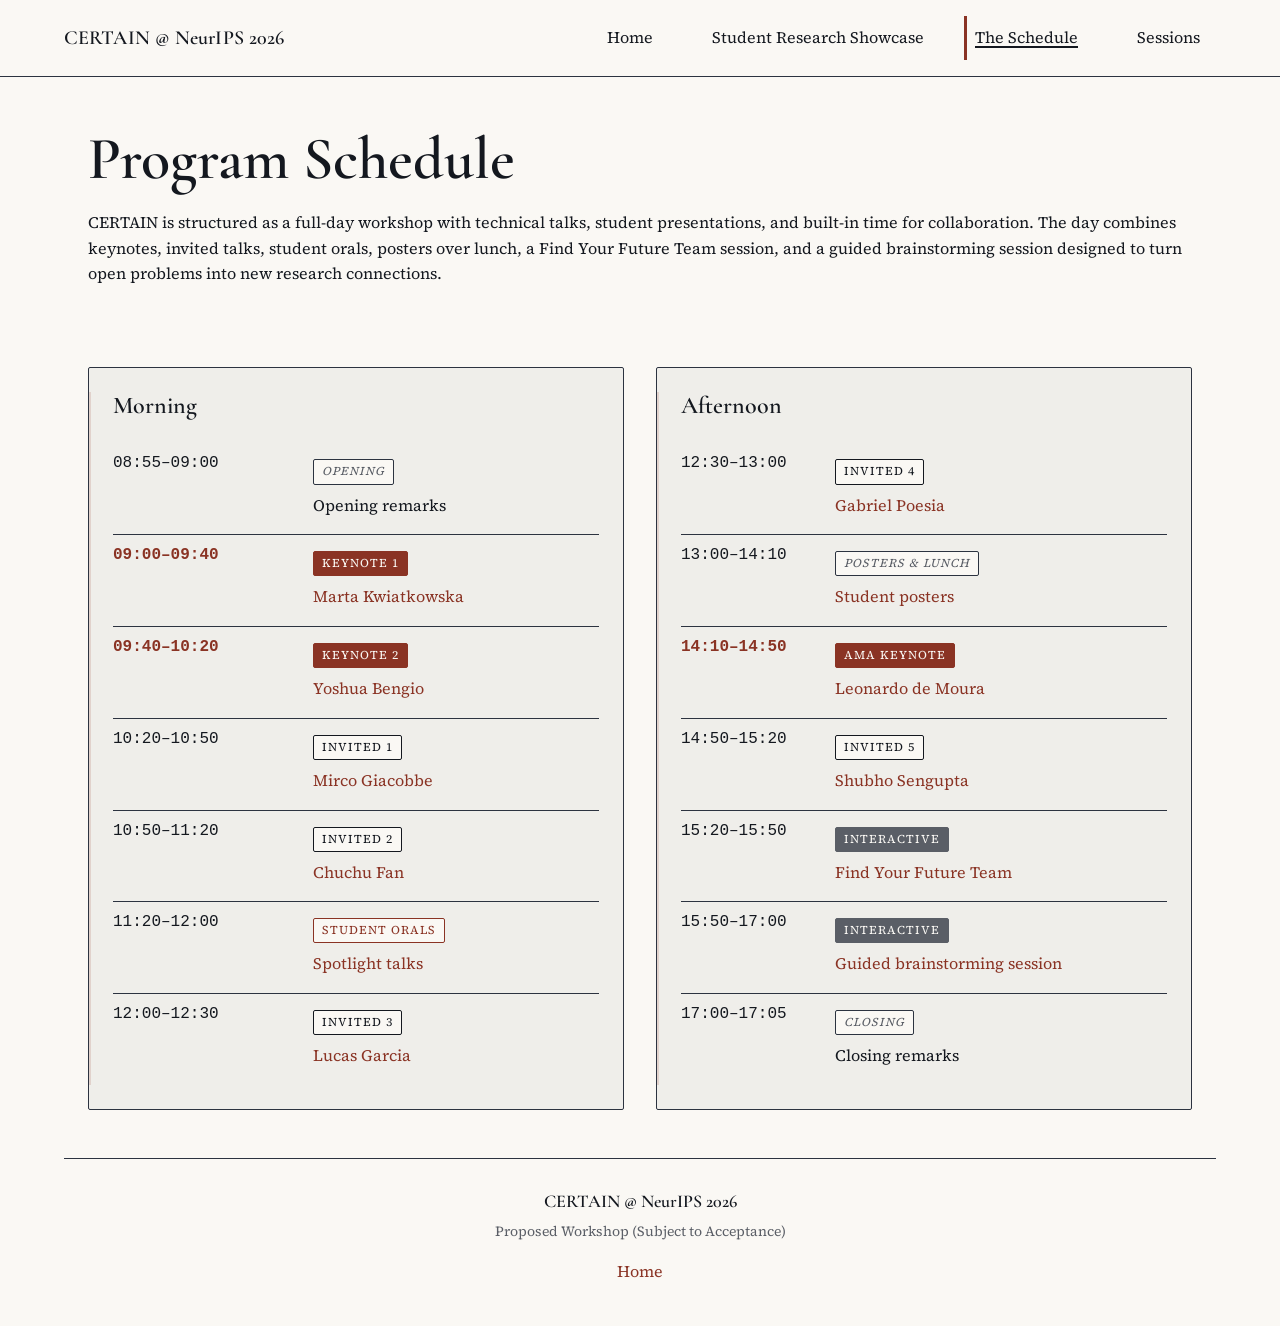
==== schedule.html @ 8f762456 "Launch CERTAIN @ NeurIPS 2026 workshop site Five-page static site: home, students, schedule, session" ====
<!doctype html>
<html lang="en">
 <head>
 <meta charset="utf-8">
 <meta name="viewport" content="width=device-width, initial-scale=1">
 <meta name="color-scheme" content="light dark">
 <title>Programme Schedule · CERTAIN @ NeurIPS 2026</title>
 <link rel="stylesheet" href="css/site.css">

 <!-- Description & robots -->
 <meta name="description" content="Full-day workshop schedule: keynotes, invited talks, student orals, posters, Find Your Future Team, and guided brainstorming.">
 <meta name="robots" content="index, follow">
 <meta name="theme-color" content="#faf8f4">
 <link rel="canonical" href="https://certain-2026.github.io/schedule.html">

 <!-- Open Graph -->
 <meta property="og:type" content="website">
 <meta property="og:site_name" content="CERTAIN @ NeurIPS 2026">
 <meta property="og:title" content="Programme Schedule · CERTAIN @ NeurIPS 2026">
 <meta property="og:description" content="Full-day workshop schedule: keynotes, invited talks, student orals, posters, Find Your Future Team, and guided brainstorming.">
 <meta property="og:url" content="https://certain-2026.github.io/schedule.html">
 <meta property="og:image" content="https://certain-2026.github.io/img/og-card-1200x630.png">
 <meta property="og:image:width" content="1200">
 <meta property="og:image:height" content="630">
 <meta property="og:image:alt" content="CERTAIN @ NeurIPS 2026 — workshop on certification, trust, and assurance in intelligent systems">

 <!-- Twitter / X -->
 <meta name="twitter:card" content="summary_large_image">
 <meta name="twitter:title" content="Programme Schedule · CERTAIN @ NeurIPS 2026">
 <meta name="twitter:description" content="Full-day workshop schedule: keynotes, invited talks, student orals, posters, Find Your Future Team, and guided brainstorming.">
 <meta name="twitter:image" content="https://certain-2026.github.io/img/og-card-1200x630.png">

 <link rel="preload" href="fonts/cormorant-garamond.woff2" as="font" type="font/woff2" crossorigin>
 <link rel="icon" href="img/favicon.svg">
 </head>
 <body>
 <a class="skip-link" href="#main">Skip to main content</a>
 <header class="site-header">
 <nav class="site-nav" aria-label="Primary">
 <a class="site-nav__brand" href="index.html">CERTAIN @ NeurIPS 2026</a>
 <button class="site-nav__toggle" type="button" aria-expanded="false" aria-controls="site-nav-list" aria-label="Open navigation menu"><span class="hamburger" aria-hidden="true"></span></button>
 <ul id="site-nav-list" class="site-nav__list" data-open="false">
 <li><a href="index.html">Home</a></li>
 <li><a href="students.html">Student Research Showcase</a></li>
 <li><a href="schedule.html" aria-current="page">The Schedule</a></li>
 <li><a href="sessions.html">Sessions</a></li>
 </ul>
 </nav>
 </header>
 <main id="main">
 <section id="the-schedule" class="section" aria-labelledby="the-schedule-heading">
 <h1 id="the-schedule-heading">Program Schedule</h1>
 <p class="schedule-intro">CERTAIN is structured as a full-day workshop with technical talks, student presentations, and built-in time for collaboration. The day combines keynotes, invited talks, student orals, posters over lunch, a Find Your Future Team session, and a guided brainstorming session designed to turn open problems into new research connections.</p>
 </section>

 <section id="schedule-grid" class="section" aria-labelledby="schedule-morning-heading">
 <div class="schedule-columns">
 <div class="schedule-block">
 <h2 id="schedule-morning-heading" class="section__heading">Morning</h2>
 <table class="schedule-table" aria-label="Morning schedule">
 <tbody>
 <tr data-session-type="opening"><td class="schedule-table__time">08:55–09:00</td><td><span class="schedule-tag schedule-tag--opening">Opening</span><span class="schedule-title">Opening remarks</span></td></tr>
 <tr data-session-type="keynote"><td class="schedule-table__time">09:00–09:40</td><td><span class="schedule-tag schedule-tag--keynote">Keynote 1</span><span class="schedule-title"><a href="index.html#speaker-kwiatkowska">Marta Kwiatkowska</a></span></td></tr>
 <tr data-session-type="keynote"><td class="schedule-table__time">09:40–10:20</td><td><span class="schedule-tag schedule-tag--keynote">Keynote 2</span><span class="schedule-title"><a href="index.html#speaker-bengio">Yoshua Bengio</a></span></td></tr>
 <tr data-session-type="invited"><td class="schedule-table__time">10:20–10:50</td><td><span class="schedule-tag schedule-tag--invited">Invited 1</span><span class="schedule-title"><a href="index.html#speaker-giacobbe">Mirco Giacobbe</a></span></td></tr>
 <tr data-session-type="invited"><td class="schedule-table__time">10:50–11:20</td><td><span class="schedule-tag schedule-tag--invited">Invited 2</span><span class="schedule-title"><a href="index.html#speaker-fan">Chuchu Fan</a></span></td></tr>
 <tr data-session-type="oral"><td class="schedule-table__time">11:20–12:00</td><td><span class="schedule-tag schedule-tag--oral">Student Orals</span><span class="schedule-title"><a href="students.html">Spotlight talks</a></span></td></tr>
 <tr data-session-type="invited"><td class="schedule-table__time">12:00–12:30</td><td><span class="schedule-tag schedule-tag--invited">Invited 3</span><span class="schedule-title"><a href="index.html#speaker-garcia">Lucas Garcia</a></span></td></tr>
 </tbody>
 </table>
 </div>
 <div class="schedule-block">
 <h2 id="schedule-afternoon-heading" class="section__heading">Afternoon</h2>
 <table class="schedule-table" aria-label="Afternoon schedule">
 <tbody>
 <tr data-session-type="invited"><td class="schedule-table__time">12:30–13:00</td><td><span class="schedule-tag schedule-tag--invited">Invited 4</span><span class="schedule-title"><a href="index.html#speaker-poesia">Gabriel Poesia</a></span></td></tr>
 <tr data-session-type="break"><td class="schedule-table__time">13:00–14:10</td><td><span class="schedule-tag schedule-tag--break">Posters &amp; Lunch</span><span class="schedule-title"><a href="students.html">Student posters</a></span></td></tr>
 <tr data-session-type="keynote"><td class="schedule-table__time">14:10–14:50</td><td><span class="schedule-tag schedule-tag--keynote">AMA Keynote</span><span class="schedule-title"><a href="index.html#speaker-demoura">Leonardo de Moura</a></span></td></tr>
 <tr data-session-type="invited"><td class="schedule-table__time">14:50–15:20</td><td><span class="schedule-tag schedule-tag--invited">Invited 5</span><span class="schedule-title"><a href="index.html#speaker-sengupta">Shubho Sengupta</a></span></td></tr>
 <tr data-session-type="special"><td class="schedule-table__time">15:20–15:50</td><td><span class="schedule-tag schedule-tag--special">Interactive</span><span class="schedule-title"><a href="sessions.html#find-your-future-team">Find Your Future Team</a></span></td></tr>
 <tr data-session-type="special"><td class="schedule-table__time">15:50–17:00</td><td><span class="schedule-tag schedule-tag--special">Interactive</span><span class="schedule-title"><a href="sessions.html#guided-brainstorming">Guided brainstorming session</a></span></td></tr>
 <tr data-session-type="closing"><td class="schedule-table__time">17:00–17:05</td><td><span class="schedule-tag schedule-tag--closing">Closing</span><span class="schedule-title">Closing remarks</span></td></tr>
 </tbody>
 </table>
 </div>
 </div>
 </section>
 </main>
 <footer class="site-footer">
 <p class="site-footer__name">CERTAIN @ NeurIPS 2026</p>
 <p class="site-footer__status">Proposed Workshop (Subject to Acceptance)</p>
 <p class="site-footer__home"><a href="index.html">Home</a></p>
 </footer>
 <script src="js/nav.js" defer></script>
 </body>
</html>
---- css/site.css ----
/* ============================================================================
 * css/site.css
 * CERTAIN @ NeurIPS 2026 workshop website
 * Layered, hand-written stylesheet:
 *   1. Reset & base
 *   2. Custom properties (design tokens)
 *   3. @font-face declarations
 *   4. Typography base
 *   5. Reduced-motion override
 *   6+ Components, layout, and utility rules
 * ========================================================================== */


/* ---------------------------------------------------------------------------
 * 1. Minimal CSS reset
 * ------------------------------------------------------------------------- */

*,
*::before,
*::after {
 box-sizing: border-box;
}

body {
 margin: 0;
}

img,
picture,
video,
svg {
 max-width: 100%;
 height: auto;
 display: block;
}


/* ---------------------------------------------------------------------------
 * 2. Design tokens
 * Five named palette colours, an 8-px spacing scale, a typographic scale,
 * and three font families. These tokens are the single source of truth for
 * every component layer that follows.
 * ------------------------------------------------------------------------- */

:root {
 /* -- Colour palette: exactly five named colours --------------------------
 * Pure black and pure white are intentionally excluded; foreground/
 * background pairings using these tokens satisfy WCAG AA contrast
 * thresholds (see the design notes "Colour palette compliance with WCAG AA"). */
 --c-ink: #14181f; /* primary text */
 --c-paper: #faf8f4; /* page background, off-white */
 --c-rule: #2c3340; /* lines, dividers, focus ring */
 --c-accent: #8a3324; /* deep oxblood: links, active state */
 --c-mute: #5a5e66; /* secondary text, captions (≥4.5:1 on paper-2) */

 /* -- Spacing scale: 8 px base unit ---------------------------- */
 --space-1: 0.5rem; /* 8 px */
 --space-2: 1rem; /* 16 px */
 --space-3: 1.5rem; /* 24 px */
 --space-4: 2rem; /* 32 px */
 --space-6: 3rem; /* 48 px */
 --space-8: 4rem; /* 64 px */
 --space-12: 6rem; /* 96 px */

 /* -- Type scale ---------------------------------------- */
 --fs-base: 1rem; /* 16 px — body text, never below the 16 px floor */
 --fs-small: 0.875rem; /* 14 px — captions, secondary text */
 --fs-h3: 1.125rem; /* 18 px — person names, sub-headings */
 --fs-h2: 1.5rem; /* 24 px — section headings */
 --fs-h1: clamp(1.5rem, 4vw + 1rem, 3.75rem); /* fluid hero scale */

 --lh-body: 1.6; /* body line-height */
 --lh-display: 1.15; /* tight display line-height */

 /* -- Measure: maximum prose line length ----------------------
 * 70ch ≤ 80ch satisfies the 80-character cap at desktop. */
 --measure: 70ch;

 /* -- Font families (three typefaces total) -------------- */
 --ff-display: "Cormorant Garamond", "EB Garamond", Georgia, serif;
 --ff-text: "Source Serif 4", Georgia, serif;
 --ff-mono: ui-monospace, "SFMono-Regular", Menlo, monospace;
}


/* ---------------------------------------------------------------------------
 * 3. @font-face declarations
 * All three faces are self-hosted under fonts/ and use `font-display: swap`
 * so text remains readable during font load. URLs are repository-relative
 * (no leading slash, no absolute origin).
 * The .woff2 binaries land in fonts/:
 * - fonts/cormorant-garamond.woff2 (Cormorant Garamond, OFL)
 * - fonts/source-serif-4.woff2 (Source Serif 4, OFL)
 * - fonts/jetbrains-mono.woff2 (JetBrains Mono, OFL)
 * ------------------------------------------------------------------------- */

@font-face {
 font-family: "Cormorant Garamond";
 src: url("../fonts/cormorant-garamond.woff2") format("woff2");
 font-weight: 400 700;
 font-style: normal;
 font-display: swap;
}

@font-face {
 font-family: "Source Serif 4";
 src: url("../fonts/source-serif-4.woff2") format("woff2");
 font-weight: 400 700;
 font-style: normal;
 font-display: swap;
}

@font-face {
 font-family: "JetBrains Mono";
 src: url("../fonts/jetbrains-mono.woff2") format("woff2");
 font-weight: 400 700;
 font-style: normal;
 font-display: swap;
}


/* ---------------------------------------------------------------------------
 * 4. Typography base
 * Body text resolves to ≥ 16 CSS pixels at every breakpoint; prose blocks
 * honour the --measure cap on desktop.
 * ------------------------------------------------------------------------- */

html {
 font-size: 100%;
 -webkit-text-size-adjust: 100%;
}

body {
 font-family: var(--ff-text);
 font-size: var(--fs-base);
 line-height: var(--lh-body);
 color: var(--c-ink);
 background-color: var(--c-paper);
 -webkit-font-smoothing: antialiased;
 text-rendering: optimizeLegibility;
}

h1,
h2,
h3,
h4,
h5,
h6 {
 font-family: var(--ff-display);
 font-weight: 600;
 line-height: var(--lh-display);
 color: var(--c-ink);
 margin: 0 0 var(--space-2);
}

h1 { font-size: var(--fs-h1); }
h2 { font-size: var(--fs-h2); }
h3 { font-size: var(--fs-h3); }
h4 { font-size: var(--fs-base); }
h5 { font-size: var(--fs-small); }
h6 { font-size: var(--fs-small); }

p,
ul,
ol,
blockquote {
 margin: 0 0 var(--space-2);
}

li {
 margin-bottom: var(--space-1);
}

a {
 color: var(--c-accent);
 text-decoration-thickness: 0.08em;
 text-underline-offset: 0.15em;
}

a:hover,
a:focus-visible {
 text-decoration-thickness: 0.12em;
}

small,
.text-small {
 font-size: var(--fs-small);
 color: var(--c-mute);
}

code,
kbd,
samp,
pre {
 font-family: var(--ff-mono);
 font-size: 0.95em;
}

/* Prose-measure cap removed — all content uses the full container width. */


/* ---------------------------------------------------------------------------
 * 5. Reduced-motion override
 * Users who prefer reduced motion get decorative animations disabled and
 * transitions reduced to effectively zero. Functional motion (e.g., the
 * mobile-nav panel) still completes within the 300 ms / 200 ms budgets in
 * and 7.8 because those are scripted state changes, not CSS
 * keyframe loops.
 * ------------------------------------------------------------------------- */

@media (prefers-reduced-motion: reduce) {
 *,
 *::before,
 *::after {
 animation-duration: 0.01ms !important;
 animation-iteration-count: 1 !important;
 animation-delay: 0ms !important;
 transition-duration: 0.01ms !important;
 transition-delay: 0ms !important;
 scroll-behavior: auto !important;
 }
}


/* ---------------------------------------------------------------------------
 * 6. Site header & primary navigation
 * Implements the SiteHeader / SiteNav / MobileNavToggle components from
 * the design notes. The HTML markup canon lives in every page (see 404.html);
 * this section styles it at all breakpoints.
 * Layout strategy:
 * - Desktop (≥ 769 px) : single-row flex; brand left, link list right;
 * hamburger toggle hidden.
 * - Mobile (≤ 768 px) : hamburger toggle visible; link list hidden by
 * default; revealed when JS sets data-open="true".
 * No-JS fallback: a CSS `:target` rule reveals the panel when the page
 * fragment is `#site-nav-list`, so users without JavaScript can still
 * deep-link directly into the open-menu state. Close-on-outside-click,
 * close-on-Escape, and resize-reset behaviours require JS .
 * Active state (`aria-current="page"`) uses three non-colour cues that
 * survive a greyscale render: bold weight, underline, and
 * a left-border accent with matching padding.
 * ------------------------------------------------------------------------- */

/* --- Global focus indicator -------------------------------------
 * Drawn in --c-rule against --c-paper at a 12.4 : 1 contrast ratio, well
 * above WCAG AA's 3 : 1 threshold for non-text contrast. Applied globally
 * here so SiteNav, SkipLink, in-page anchors, and footer links all share
 * one indicator. */
:focus-visible {
 outline: 3px solid var(--c-rule);
 outline-offset: 2px;
}

/* --- Header band ---------------------------------------------------------- */
.site-header {
 background-color: var(--c-paper);
 border-bottom: 1px solid var(--c-rule);
 padding-block: var(--space-2);
 padding-inline: var(--space-3);
}

/* --- Nav container -------------------------------------------------------- */
.site-nav {
 display: flex;
 flex-wrap: wrap;
 align-items: center;
 justify-content: space-between;
 gap: var(--space-2);
 max-width: 72rem;
 margin-inline: auto;
}

/* --- Brand ---------------------------------------------------------------- */
.site-nav__brand {
 font-family: var(--ff-display);
 font-size: 1.25rem; /* 20 px — larger than the 16 px body base */
 font-weight: 600;
 line-height: var(--lh-display);
 color: var(--c-ink);
 text-decoration: none;
 letter-spacing: 0.005em;
}

.site-nav__brand:hover,
.site-nav__brand:focus-visible {
 text-decoration: underline;
 text-decoration-thickness: 0.08em;
 text-underline-offset: 0.2em;
}

/* --- Mobile toggle button -------------------------------------------------
 * Hidden by default on desktop; shown at the mobile breakpoint below. The
 * 44 × 44 minimums satisfy. The hamburger glyph is rendered with
 * pure CSS (no SVG, no extra HTTP request) using a centred 2-px bar plus
 * two pseudo-element bars 7 px above and below it. */
.site-nav__toggle {
 display: none;
 align-items: center;
 justify-content: center;
 min-block-size: 44px;
 min-inline-size: 44px;
 padding: var(--space-1);
 background: transparent;
 border: 1px solid var(--c-rule);
 border-radius: 4px;
 color: var(--c-ink);
 cursor: pointer;
}

.site-nav__toggle:hover {
 background-color: rgba(44, 51, 64, 0.06); /* --c-rule @ 6 % */
}

.hamburger,
.hamburger::before,
.hamburger::after {
 display: block;
 width: 22px;
 height: 2px;
 background-color: currentColor;
 border-radius: 1px;
}

.hamburger {
 position: relative;
}

.hamburger::before,
.hamburger::after {
 content: "";
 position: absolute;
 inset-inline-start: 0;
}

.hamburger::before { inset-block-start: -7px; }
.hamburger::after { inset-block-start: 7px; }

/* --- Link list ------------------------------------------------------------ */
.site-nav__list {
 list-style: none;
 margin: 0;
 padding: 0;
 display: flex;
 flex-wrap: wrap;
 gap: var(--space-3);
}

.site-nav__list li {
 margin: 0;
}

.site-nav__list a {
 display: inline-flex;
 align-items: center;
 min-block-size: 44px;
 min-inline-size: 44px;
 padding: var(--space-1) var(--space-2);
 color: var(--c-ink);
 text-decoration: none;
 font-family: var(--ff-text);
 font-size: var(--fs-base);
 line-height: var(--lh-body);
 border-left: 3px solid transparent; /* reserves the active-state slot */
}

.site-nav__list a:hover {
 text-decoration: underline;
 text-decoration-thickness: 0.08em;
 text-underline-offset: 0.2em;
}

/* --- Active page state -------------------------------------
 * Three non-colour cues stack so the active link remains distinguishable
 * even when the page is rendered in greyscale:
 * 1. font-weight: 700 (bold)
 * 2. text-decoration: underline
 * 3. border-left accent + padding-left offset
 * The accent colour (--c-accent) is decorative only; the three cues above
 * carry the meaning. */
.site-nav__list a[aria-current="page"] {
 font-weight: 700;
 text-decoration: underline;
 text-decoration-thickness: 0.1em;
 text-underline-offset: 0.2em;
 border-left: 3px solid var(--c-accent);
 padding-left: var(--space-1);
}

/* ---------------------------------------------------------------------------
 * Mobile breakpoint — viewports ≤ 768 px
 * The toggle button appears, the link list collapses to a hidden panel
 * by default, and either JS (data-open="true") or the :target fallback
 * expands it. Touch targets retain the 44 × 44 minimum and gain ≥ 8 px
 * of vertical separation.
 * ------------------------------------------------------------------------- */

@media (max-width: 768px) {
 .site-nav {
 /* Brand and toggle on the first row; the panel takes the full second
 * row when expanded. */
 flex-wrap: wrap;
 }

 .site-nav__toggle {
 display: inline-flex;
 order: 2;
 }

 .site-nav__brand {
 order: 1;
 flex: 1 1 auto;
 }

 /* Collapsed by default: removed from the layout entirely so the header
 * stays a single row and screen readers don't traverse the hidden links
 * unexpectedly. */
 .site-nav__list {
 order: 3;
 flex-basis: 100%;
 flex-direction: column;
 gap: var(--space-1);
 margin-block-start: var(--space-2);
 display: none;
 }

 /* Open via JS: data-open is flipped by js/nav.js. */
 .site-nav__list[data-open="true"] {
 display: flex;
 }

 /* No-JS fallback: deep-linking to #site-nav-list reveals the panel.
 * Without JS, close-on-outside-click and Escape don't apply, but the
 * menu can at least be opened via a fragment URL. */
 .site-nav__list:target {
 display: flex;
 }

 .site-nav__list a {
 /* Full-width tap targets on mobile so the entire row is hittable. */
 width: 100%;
 min-block-size: 44px;
 padding-block: var(--space-1);
 padding-inline: var(--space-2);
 }

 /* ≥ 8 px gap between adjacent touch targets. var(--space-1)
 * resolves to 8 px on top of the gap declared above, keeping consecutive
 * link rects clearly separated. */
 .site-nav__list li + li {
 margin-block-start: var(--space-1);
 }
}


/* ---------------------------------------------------------------------------
 * 7. Skip link & site footer
 * Implements the SkipLink and SiteFooter shared markup defined in
 * the design notes. The HTML is identical on every page (see 404.html,
 * students.html, schedule.html, and index.html via); this
 * section provides their visual presentation.
 * SkipLink:
 * The first focusable element of every page. Sits visually off-screen
 * above the viewport's top edge until it receives keyboard focus, then
 * slides into view at the top-left corner with a high-contrast paper-
 * on-ink colour pairing (--c-paper on --c-ink ≈ 16.5 : 1, well above
 * WCAG AA's 4.5 : 1 threshold). Screen readers always announce it
 * because it remains in the document flow and accessible tree.
 * SiteFooter:
 * A simple stacked block with a top border separating it from the
 * page body. Centred to the same 72rem container width used by the
 * site header, so the footer aligns with the nav bar at every
 * breakpoint. The proposed-workshop status notice is
 * rendered in --c-mute and --fs-small so it reads as a meta-note
 * without competing with the workshop name above it.
 * ------------------------------------------------------------------------- */

/* --- Skip link ----------------------------------------------------------- */
.skip-link {
 position: absolute;
 left: var(--space-2);
 top: -3rem;
 padding: var(--space-1) var(--space-2);
 background-color: var(--c-ink);
 color: var(--c-paper);
 border: 2px solid var(--c-rule);
 border-radius: 4px;
 font-family: var(--ff-text);
 font-weight: 600;
 z-index: 1000;
 text-decoration: none;
 transition: top 0.15s ease-out;
}

.skip-link:focus,
.skip-link:focus-visible {
 top: var(--space-2);
}

/* --- Site footer --------------------------------------------------------- */
.site-footer {
 border-top: 1px solid var(--c-rule);
 background-color: var(--c-paper);
 padding-block: var(--space-4);
 padding-inline: var(--space-3);

 /* Stack the three lines vertically and centre the column to the same
 * 72rem container width used by the site header. */
 display: flex;
 flex-direction: column;
 align-items: center;
 gap: var(--space-1);
 max-width: 72rem;
 margin-inline: auto;
}

.site-footer p {
 margin: 0;
 text-align: center;
}

.site-footer__name {
 font-family: var(--ff-display);
 font-size: var(--fs-h3);
 font-weight: 600;
 line-height: var(--lh-display);
 color: var(--c-ink);
}

.site-footer__status {
 font-size: var(--fs-small);
 color: var(--c-mute);
}

.site-footer__home a {
 color: var(--c-accent);
 text-decoration: none;
}

.site-footer__home a:hover,
.site-footer__home a:focus-visible {
 text-decoration: underline;
 text-decoration-thickness: 0.08em;
 text-underline-offset: 0.2em;
}


/* ---------------------------------------------------------------------------
 * 8. Hero
 * Implements the Hero_Section from the design notes / index.html. Markup canon:
 * <section class="hero" aria-labelledby="hero-title">
 * <p class="hero__status">Proposed Workshop (Subject to Acceptance)</p>
 * <h1 id="hero-title" class="hero__title">CERTAIN @ NeurIPS 2026</h1>
 * <p class="hero__subtitle">…</p>
 * <p class="hero__tagline">…</p>
 * </section>
 * Layout strategy:
 * - Vertical stack (display: flex; flex-direction: column) at every
 * breakpoint so nothing overlaps and content wraps naturally.
 * - Container-padded to the same 72rem max-width used by the site
 * header and footer, so the hero aligns with the surrounding chrome.
 * - padding-block scales down with the viewport: --space-8 desktop,
 * --space-6 tablet, --space-4 mobile.
 * Title-size invariant:
 * .hero__title inherits --fs-h1 from the global h1 rule, which clamps
 * between 1.5rem and 3.75rem (60 px). The subtitle clamp tops out at
 * 1.25rem (20 px) and the tagline at 1.125rem (18 px), so the title's
 * computed font-size strictly exceeds every other text element in the
 * section at every viewport width. No rule below ever assigns a font-
 * size to a hero descendant larger than the title's clamp window.
 * Desktop sizing budget at 1440 × 900:
 * --fs-h1 max ≈ 60 px (title)
 * subtitle max = 20 px
 * tagline max = 18 px
 * status (--fs-small) = 14 px
 * gap × 4 (--space-2) = 64 px
 * padding-block × 2 = 128 px (--space-8 each side)
 * ─────────────────────────────
 * ≈ 304 px content height — comfortably inside a 900 px viewport,
 * leaving ample room for the InPageNav directly below.
 * Mobile sizing floors at viewports ≤ 768 px:
 * .hero__title ≥ 24 px via clamp(1.5rem, 7vw, 2.25rem)
 * .hero__subtitle ≥ 14 px via clamp(0.95rem, 4vw, 1.125rem) → ≥ 15.2 px
 * .hero__tagline ≥ 14 px via clamp(0.95rem, 4vw, 1.0625rem) → ≥ 15.2 px
 * ------------------------------------------------------------------------- */

/* --- Hero outer ---------------------------------------------------------- */
.hero {
 /* Container padding matches .site-header / .site-footer for visual
 * alignment across the page. */
 max-width: 72rem;
 margin-inline: auto;
 padding-block: var(--space-8);
 padding-inline: var(--space-3);

 /* Vertical stack with consistent rhythm; gap sits at --space-2 (16 px)
 * so the four direct children (status, title, subtitle, tagline)
 * breathe without breaking the typographic scale. */
 display: flex;
 flex-direction: column;
 gap: var(--space-2);
}

/* --- Status notice (small, uppercase label) -----------------------------
 * --c-accent on --c-paper resolves to a 7.6 : 1 contrast ratio, well
 * above the WCAG AA 4.5 : 1 threshold for body text. Letter-spacing and
 * uppercase casing mark it visually as a label rather than prose. */
.hero__status {
 margin: 0;
 font-family: var(--ff-text);
 font-size: var(--fs-small);
 color: var(--c-accent);
 text-transform: uppercase;
 letter-spacing: 0.1em;
}

/* --- Title (h1) ----------------------------------------------------------
 * --fs-h1 (clamp(1.5rem, 4vw + 1rem, 3.75rem)) is inherited from the
 * global h1 rule and is the largest computed font-size in the section
 * at every viewport width. The desktop clamp max of 3.75rem
 * (60 px) is well under a 1440 px viewport's width, so the title never
 * forces horizontal overflow. */
.hero__title {
 margin: 0;
 font-family: var(--ff-display);
 line-height: var(--lh-display);
 color: var(--c-ink);
}

/* --- Subtitle ------------------------------------------------------------
 * Display serif, ink colour for legibility. The clamp's lower bound
 * (1rem = 16 px) keeps it above the 14 px Mobile floor at
 * every viewport ≥ 320 px; the upper bound (1.25rem = 20 px) stays
 * comfortably below the title's clamp window so the title remains the
 * largest text in the section. */
.hero__subtitle {
 margin: 0;
 font-family: var(--ff-display);
 font-size: clamp(1rem, 1.5vw + 0.5rem, 1.25rem);
 font-weight: 600;
 line-height: var(--lh-display);
 color: var(--c-ink);
}

/* --- Tagline -------------------------------------------------------------
 * Text serif, italic, muted. The clamp's lower bound (0.95rem ≈ 15.2 px)
 * exceeds the 14 px Mobile floor; the upper bound (1.125rem =
 * 18 px) sits below the subtitle and well below the title. */
.hero__tagline {
 margin: 0;
 font-family: var(--ff-text);
 font-size: clamp(0.95rem, 1vw + 0.5rem, 1.125rem);
 font-style: italic;
 line-height: var(--lh-body);
 color: var(--c-mute);
}

/* ---------------------------------------------------------------------------
 * Tablet — 769–1023 px
 * Keep the flex-column stack so text wraps naturally without overlap and
 * shrink padding-block one step. No font-size overrides needed here: the
 * desktop clamps already adapt smoothly, and the column layout prevents
 * horizontal overflow without any further intervention.
 * ------------------------------------------------------------------------- */

@media (max-width: 1023px) {
 .hero {
 padding-block: var(--space-6);
 }
}

/* ---------------------------------------------------------------------------
 * Mobile — ≤ 768 px
 * Tighten padding to --space-4 and pin font-size
 * floors so the title is ≥ 24 px and subtitle/tagline are ≥ 14 px at
 * 320 px viewports. The clamps below produce values strictly inside
 * those bounds:
 * 320 × 0.07 = 22.4 px → clamped to 24 px floor (1.5rem)
 * 320 × 0.04 = 12.8 px → clamped to 15.2 px floor (0.95rem)
 * ------------------------------------------------------------------------- */

@media (max-width: 768px) {
 .hero {
 padding-block: var(--space-4);
 }

 .hero__title {
 font-size: clamp(1.5rem, 7vw, 2.25rem); /* ≥ 24 px floor */
 }

 .hero__subtitle {
 font-size: clamp(0.95rem, 4vw, 1.125rem); /* ≥ 15.2 px → ≥ 14 px */
 }

 .hero__tagline {
 font-size: clamp(0.95rem, 4vw, 1.0625rem); /* ≥ 15.2 px → ≥ 14 px */
 }
}

/* ---------------------------------------------------------------------------
 * Landscape phone — viewport height < 500 px
 * On short viewports (e.g. 812 × 375, an iPhone-class device held in
 * landscape), the existing width-based rules above resolve to
 * `--space-6` (Tablet) or `--space-4` (Mobile) of vertical hero
 * padding. Both are too tall to keep the title + key-facts row legible
 * above the fold when the available height is well under 500 px.
 * mandates that hero padding-block collapse to `--space-3`
 * (24 px on the 8-px scale) at heights below 500 px. This rule is
 * placed last so it overrides the earlier width-keyed @media blocks
 * regardless of viewport width — a 1024 × 480 split view should
 * collapse just as a 812 × 375 phone does. Token-pure: no new values,
 * no new selectors.
 * ------------------------------------------------------------------------- */

@media (max-height: 499px) {
 .hero {
 padding-block: var(--space-3);
 }
}


/* ---------------------------------------------------------------------------
 * 9. People grid & card
 * Implements the PeopleGrid container and PeopleCard component used by
 * the Organisers, Programme committee, Keynote speakers, and Mentors
 * sections of index.html (markup committed in).
 * Markup canon :
 * <section class="section">
 * <h2 class="section__heading">Organisation</h2>
 * <div class="section__body">
 * <ul class="people-grid">
 * <li>
 * <article class="person">
 * <picture class="person__photo">
 * <source srcset="img/people/pal.webp" type="image/webp">
 * <img src="img/people/pal.jpg" alt="Abhinandan Pal, Organiser"
 * width="320" height="320" loading="lazy">
 * </picture>
 * <h3 class="person__name">Abhinandan Pal</h3>
 * <p class="person__role">General Chair</p>
 * <p class="person__affiliation">University of Birmingham</p>
 * <!-- optional <p class="person__annotation"> for keynote -->
 * </article>
 * </li>
 * …
 * </ul>
 * </div>
 * </section>
 * Layout strategy:
 * - Mobile (default, ≤ 767 px) : single column (`grid-template-columns: 1fr`).
 * - Tablet (≥ 768 px) : `repeat(auto-fit, minmax(220px, 1fr))`,
 * which yields 2–3 columns at 768–1023 px.
 * - Desktop (≥ 1024 px) : same auto-fit pattern produces 3–5
 * columns naturally given the 72rem
 * container; no override required.
 * Equal heights:
 * CSS Grid stretches every cell in a row to the tallest cell's height
 * by default (`align-items: stretch`). The inner `<article>` is set to
 * `width: 100%` and the wrapping `<li>` uses `display: flex; height:
 * 100%` so the article fills its grid cell vertically. Combined with
 * the fixed-aspect-ratio `.person__photo`, every card in the same row
 * ends up with identical width and height.
 * Section heading uniformity:
 * `.section__heading` is given an explicit family/size/weight/casing/
 * colour rule here so every section heading on the site renders
 * identically; `text-transform: none` is set to neutralise any browser
 * or future override that might apply uppercase/lowercase casing.
 * ------------------------------------------------------------------------- */

/* --- Section wrapper (shared by every site section) --------------------- */
.section {
 padding-block: var(--space-6);
 padding-inline: var(--space-3);
 max-width: 72rem;
 margin-inline: auto;
}

/* Page-title sections (contain only an h1 + optional intro paragraph)
 * that precede a content section: collapse bottom padding so the title
 * flows into the next section without a double vertical gap. The h1
 * margin-bottom provides the separation instead. */
#student-research-showcase.section,
#the-schedule.section {
 padding-block-end: 0;
}

.section__heading {
 margin: 0 0 var(--space-3);
 font-family: var(--ff-display);
 font-size: var(--fs-h2);
 font-weight: 600;
 line-height: var(--lh-display);
 color: var(--c-ink);
 text-transform: none; /* enforced for */
}

.section__body {
 display: block;
}

/* --- Grid container ----------------------------------------------------- */
.people-grid {
 list-style: none;
 margin: 0;
 padding: 0;
 display: grid;
 gap: var(--space-3);
 grid-template-columns: 1fr; /* Mobile (default) */
}

.people-grid > li {
 margin: 0;
 display: flex; /* makes the <article> stretch to li height */
 height: 100%;
}

@media (min-width: 768px) {
 .people-grid {
 /* Tablet (768–1023 px): exactly 3 columns. The naive auto-fit pattern
 * (minmax(220px, 1fr)) yields 4 columns around 1000 px container width
 * which violates (cap of 3). Pin the column count explicitly. */
 grid-template-columns: repeat(3, minmax(0, 1fr));
 }
}
@media (min-width: 1024px) {
 .people-grid {
 /* Desktop: keep auto-fit so the column count grows naturally with the
 * 72rem container (resolves to 3-5 columns;). */
 grid-template-columns: repeat(auto-fit, minmax(220px, 1fr));
 }
}

/* --- Card --------------------------------------------------------------- */
.person {
 display: flex;
 flex-direction: column;
 gap: var(--space-1);
 width: 100%;
 padding: var(--space-2);
 /* Cascade fallback: browsers without color-mix
 * support fall through to the literal --c-paper tone; modern UAs
 * resolve --c-paper-2 (from ) for the quiet card lift. */
 background-color: var(--c-paper);
 background-color: var(--c-paper-2);
 border: 1px solid var(--c-rule); /* subtle hairline */
}

.person__link {
 display: contents;
 text-decoration: none;
 color: inherit;
 cursor: pointer;
}

.person:has(.person__link):hover {
 border-color: var(--c-accent);
 transform: translateY(-4px);
 box-shadow: 0 4px 12px rgba(20, 24, 31, 0.08);
 transition: transform var(--dur-hover), border-color var(--dur-hover), box-shadow var(--dur-hover);
}

/* --- Photo container ----------------------------------------------------
 * Fixed 1:1 aspect ratio so all photos in a section share width and
 * height regardless of source image dimensions. The placeholder
 * background (--c-rule) shows briefly while images load. */
.person__photo {
 display: block;
 width: 100%;
 aspect-ratio: 1 / 1;
 overflow: hidden;
 background-color: var(--c-rule);
}

img.person__photo {
 display: block;
 width: 100%;
 aspect-ratio: 1 / 1;
 object-fit: cover;
 background-color: var(--c-rule);
}

.person__photo > img,
.person__photo > source,
.person__photo > picture > img {
 display: block;
 width: 100%;
 height: 100%;
 object-fit: cover;
}

/* --- Person name (rendered as <h3>) ------------------------------------- */
.person__name {
 margin: var(--space-1) 0 0;
 font-family: var(--ff-display);
 font-size: var(--fs-h3);
 font-weight: 600;
 line-height: var(--lh-display);
 color: var(--c-ink);
}

.person__role {
 margin: 0;
 font-family: var(--ff-text);
 font-size: var(--fs-small);
 color: var(--c-mute);
 text-transform: uppercase;
 letter-spacing: 0.05em;
}

.person__affiliation {
 margin: 0;
 font-family: var(--ff-text);
 font-size: var(--fs-base);
 color: var(--c-ink);
}

.person__annotation {
 margin: var(--space-1) 0 0;
 font-family: var(--ff-text);
 font-size: var(--fs-small);
 font-style: italic;
 color: var(--c-mute);
}


/* ---------------------------------------------------------------------------
 * 9.1 Initials placeholder
 * Opt-in mechanism: replace the <picture> element inside .person with
 * a <div class="person__photo person__photo--initials" role="img"
 * aria-label="<Name>, <Role>" style="--initials: 'AB';"></div>
 * — where 'AB' is the uppercase pair of (first-name initial, family-
 * name initial). The placeholder inherits .person__photo's width,
 * aspect-ratio, and overflow rules so the card's dimensions match its
 * neighbours.
 * ------------------------------------------------------------------------- */

/* --- Initials placeholder ---------------------------------------------
 * Used when no person photo has been sourced for an individual. The
 * placeholder element replaces the <picture> child of .person and
 * shares its dimensions — same width, height, and 1:1
 * aspect ratio so a People_Section's cards remain dimensionally
 * uniform regardless of which entries use a photo and which use the
 * placeholder.
 * Markup contract (rendered when no photo is available):
 * <div class="person__photo person__photo--initials"
 * role="img"
 * aria-label="<Full Name>, <Role>"
 * style="--initials: 'AP';"></div>
 * The initials themselves come from the `--initials` custom property
 * and are rendered via a ::before pseudo-element so the markup stays
 * minimal. The accessible name is supplied by the consumer via
 * aria-label, satisfying.
 * --------------------------------------------------------------------- */
.person__photo--initials {
 /* Same dimensions as the <picture> photo container — width: 100%,
 * aspect-ratio: 1/1, overflow: hidden are inherited from the base
 * .person__photo rule. We override only the look. */
 background-color: var(--c-rule);
 color: var(--c-paper);
 display: flex;
 align-items: center;
 justify-content: center;
 font-family: var(--ff-display);
 font-weight: 600;
 line-height: 1;
 text-transform: uppercase;
 letter-spacing: 0.04em;
 /* Initials sized as a percentage of card width so they scale with the
 * 1:1 aspect-ratio container at every breakpoint. */
 font-size: 2.25rem; /* fallback */
 font-size: clamp(1.5rem, 4vw + 0.5rem, 2.5rem);
}

.person__photo--initials::before {
 content: var(--initials, "");
 display: inline-block;
}


/* ---------------------------------------------------------------------------
 * 10. In-page navigation and footer touch targets
 *  requires every interactive control on every page
 * — primary nav, mobile toggle, in-page nav anchors, and footer links
 * to render with a 44 × 44 CSS pixel touch target and ≥ 8 px of separation
 * between adjacent controls at viewports in [320, 1023]. The primary-nav
 * and toggle rules in already satisfy this for the header. The
 * rules below extend the same constraint to the in-page nav and footer.
 * `.inpage-nav` lives only on the Home page, between the Hero and the
 * Section blocks. On Mobile/Tablet it lays out as a column of full-width
 * tap rows; on Desktop it relaxes to a wrapping inline list.
 * ------------------------------------------------------------------------- */

.inpage-nav {
 max-width: 72rem;
 margin-inline: auto;
 padding-inline: var(--space-3);
 padding-block: var(--space-2);
}

.inpage-nav ul {
 list-style: none;
 margin: 0;
 padding: 0;
 display: flex;
 flex-direction: column;
 gap: var(--space-1);
}

@media (min-width: 1024px) {
 .inpage-nav ul {
 flex-direction: row;
 flex-wrap: wrap;
 gap: var(--space-2);
 }
}

.inpage-nav li {
 margin: 0;
}

.inpage-nav a {
 display: inline-flex;
 align-items: center;
 min-block-size: 44px;
 min-inline-size: 44px;
 padding: var(--space-1) var(--space-2);
 color: var(--c-ink);
 text-decoration: none;
 font-family: var(--ff-text);
 font-size: var(--fs-base);
 line-height: var(--lh-body);
}

.inpage-nav a:hover,
.inpage-nav a:focus-visible {
 text-decoration: underline;
 text-decoration-thickness: 0.08em;
 text-underline-offset: 0.2em;
 color: var(--c-accent);
}

/* --- Footer links -------------------------------------------------------- */
.site-footer a {
 display: inline-flex;
 align-items: center;
 justify-content: center;
 min-block-size: 44px;
 min-inline-size: 44px;
 padding-block: var(--space-1);
 padding-inline: var(--space-2);
}


/* ---------------------------------------------------------------------------
 * 11. Workshop Format section — .format-grid + .format-card
 * Implements the Workshop_Format_Section from the design notes / index.html. The
 * markup canon is a `<section id="workshop-format">` containing one `<h2
 * class="section__heading">Workshop Format</h2>` and an `<ol class="format-
 * grid">` of four `<li>` items, each wrapping a single `<a class="format-
 * card">` whose children are, in document order:
 * <span class="format-card__num">01</span>
 * <h3 class="format-card__title">…</h3>
 * <p class="format-card__body">…</p>
 * <ul class="format-card__tags">…</ul>
 * <span class="format-card__more">Read more →</span>
 * Visual style is deliberately editorial — type-only, no gradients, no
 * glassmorphism, no shadows beyond the existing 1-px hairline border. The
 * design tokens reused here are exactly those declared in of this
 * file; this component introduces no new typeface, no new palette colour, and
 * no new spacing-unit base.
 * Responsive grid: 1 column on Mobile, 2 columns on Tablet, 4
 * columns on Desktop. Implemented with `repeat(N, minmax(0, 1fr))` so the
 * column count is exact, not "auto-fit" (which could produce 3 or 5 columns
 * at certain widths).
 * ------------------------------------------------------------------------- */

.format-grid {
 /* <ol> — counter is purely visual; the numeric label is rendered as plain
 * text inside .format-card__num so screen readers don't double-announce. */
 list-style: none;
 margin: 0;
 padding: 0;
 display: grid;
 gap: var(--space-3);
 grid-template-columns: 1fr; /* Mobile (default) */
}

.format-grid > li {
 margin: 0;
 display: flex; /* lets .format-card stretch to the grid cell height */
 height: 100%;
}

@media (min-width: 768px) {
 .format-grid {
 grid-template-columns: repeat(2, minmax(0, 1fr));
 }
}

@media (min-width: 1024px) {
 .format-grid {
 grid-template-columns: repeat(auto-fit, minmax(220px, 1fr));
 }
}

/* --- Card ----------------------------------------------------------------
 * The entire card is a single hyperlink so the whole rectangle is hittable.
 * It is laid out as a vertical flex column so the optional "Read more →"
 * affordance pinned to the bottom (margin-block-start: auto) keeps every
 * card's footer aligned regardless of body length. */
.format-card {
 display: flex;
 flex-direction: column;
 gap: var(--space-1);
 width: 100%;
 padding: var(--space-3);
 /* Cascade fallback: old browsers keep --c-paper;
 * modern UAs resolve --c-paper-2 for the quiet card lift. */
 background-color: var(--c-paper);
 background-color: var(--c-paper-2);
 color: var(--c-ink);
 border: 1px solid var(--c-rule);
 text-decoration: none;
 /* Border-only state change on hover/focus — no shadow, no transform, no
 * gradient, no backdrop-filter. Transition wrapped by the
 * existing prefers-reduced-motion override in . */
 transition: border-color 150ms ease-out, color 150ms ease-out;
}

.format-card:hover,
.format-card:focus-visible {
 border-color: var(--c-accent);
 color: var(--c-ink);
 text-decoration: none;
 transform: translateY(-4px);
 box-shadow: 0 4px 12px rgba(20, 24, 31, 0.08);
 transition: transform var(--dur-hover), border-color var(--dur-hover), box-shadow var(--dur-hover);
}

.format-card--static:hover,
.format-card--static:focus-visible {
 transform: none;
 box-shadow: none;
 border-color: var(--c-mute);
}

/* Subtle accent top-border slide-in for all static (non-link) blocks. */
.format-card--static,
.person:not(:has(.person__link)),
.session-intro,
.schedule-block,
.scope-block,
.why-attend__list li,
.scope-tags li {
 position: relative;
 transition: border-color var(--dur-hover);
}

.format-card--static::before,
.person:not(:has(.person__link))::before,
.session-intro::before,
.schedule-block::before,
.scope-block::before,
.why-attend__list li::before,
.scope-tags li::before {
 content: "";
 position: absolute;
 inset-inline: 0;
 inset-block-start: 0;
 height: 2px;
 background-color: var(--c-accent);
 transform: scaleX(0);
 transform-origin: left center;
 transition: transform var(--dur-hover);
 pointer-events: none;
}

.format-card--static:hover::before,
.person:not(:has(.person__link)):hover::before,
.session-intro:hover::before,
.schedule-block:hover::before,
.scope-block:hover::before,
.why-attend__list li:hover::before,
.scope-tags li:hover::before {
 transform: scaleX(1);
}

@media (prefers-reduced-motion: reduce) {
 .format-card--static,
 .person:not(:has(.person__link)),
 .session-intro,
 .schedule-block,
 .scope-block,
 .why-attend__list li,
 .scope-tags li,
 .format-card--static::before,
 .person:not(:has(.person__link))::before,
 .session-intro::before,
 .schedule-block::before,
 .scope-block::before,
 .why-attend__list li::before,
 .scope-tags li::before {
 transition: none;
 }
}

.format-card--static:hover {
 border-color: var(--c-rule);
}

.format-card__num {
 font-family: var(--ff-display);
 font-size: var(--fs-base);
 font-style: italic;
 font-weight: 600;
 letter-spacing: 0.05em;
 color: var(--c-accent);
}

.format-card__title {
 margin: var(--space-1) 0 0;
 font-family: var(--ff-display);
 font-size: var(--fs-h2);
 font-weight: 600;
 line-height: var(--lh-display);
 color: var(--c-ink);
}

.format-card__body {
 margin: var(--space-1) 0 0;
 font-family: var(--ff-text);
 font-size: var(--fs-base);
 line-height: var(--lh-body);
 color: var(--c-ink);
}

/* --- Tag list -------------------------------------------------------------
 * Inline list with middle-dot separators rendered via ::before on every <li>
 * except the first. Uses the existing `--c-mute` palette token so the dots
 * fade visually without introducing a new colour. */
.format-card__tags {
 list-style: none;
 margin: var(--space-1) 0 0;
 padding: 0;
 font-family: var(--ff-text);
 font-size: var(--fs-small);
 color: var(--c-mute);
}

.format-card__tags li {
 display: inline;
 margin: 0;
}

.format-card__tags li + li::before {
 content: " · ";
 color: var(--c-mute);
}

/* --- Read-more affordance ------------------------------------------------
 * Pinned to the bottom of the card so every card's footer aligns at equal
 * height. The arrow glyph is decorative (aria-hidden="true" on the wrapping
 * span) so screen readers announce only the canonical card title via the
 * link's accessible name, satisfying. */
.format-card__more {
 margin-block-start: auto;
 padding-block-start: var(--space-2);
 font-family: var(--ff-text);
 font-size: var(--fs-small);
 font-weight: 600;
 color: var(--c-accent);
}


/* ---------------------------------------------------------------------------
 * 11.5 Program Committee table
 * ------------------------------------------------------------------------- */

.pc-table {
 width: 100%;
 border-collapse: collapse;
 font-family: var(--ff-text);
 font-size: var(--fs-base);
 line-height: var(--lh-body);
}

.pc-table thead {
 border-bottom: 2px solid var(--c-rule);
}

.pc-table th {
 text-align: left;
 font-family: var(--ff-display);
 font-size: var(--fs-small);
 font-weight: 600;
 text-transform: uppercase;
 letter-spacing: 0.05em;
 color: var(--c-mute);
 padding: var(--space-1) var(--space-2) var(--space-1) 0;
}

.pc-table td {
 padding: var(--space-1) var(--space-2) var(--space-1) 0;
 color: var(--c-ink);
 border-bottom: 1px solid var(--c-rule);
}

.pc-table td:first-child {
 font-weight: 600;
 white-space: nowrap;
}

@media (max-width: 768px) {
 .pc-table td:first-child {
 white-space: normal;
 }
}


/* ---------------------------------------------------------------------------
 * 11.6 Schedule page
 * ------------------------------------------------------------------------- */

.schedule-intro {
 font-family: var(--ff-text);
 font-size: var(--fs-base);
 line-height: var(--lh-body);
 color: var(--c-ink);
 margin-block-end: var(--space-4);
}

.schedule-columns {
 display: grid;
 grid-template-columns: 1fr 1fr;
 gap: var(--space-4);
}

@media (max-width: 768px) {
 .schedule-columns {
 grid-template-columns: 1fr;
 }
}

.schedule-block {
 padding: var(--space-3);
 /* Cascade fallback: old browsers keep --c-paper;
 * modern UAs resolve --c-paper-2 for the quiet card lift. */
 background-color: var(--c-paper);
 background-color: var(--c-paper-2);
 border: 1px solid var(--c-rule);
}

.schedule-table {
 width: 100%;
 border-collapse: collapse;
 font-family: var(--ff-text);
 font-size: var(--fs-base);
 line-height: var(--lh-body);
}

.schedule-table td {
 padding: var(--space-1) 0;
 color: var(--c-ink);
 border-bottom: 1px solid var(--c-rule);
 vertical-align: top;
}

.schedule-table tr:last-child td {
 border-bottom: none;
}

.schedule-table__time {
 font-family: var(--ff-mono);
 font-size: var(--fs-base);
 font-weight: 400;
 font-variant-numeric: tabular-nums;
 white-space: nowrap;
 padding-right: var(--space-3);
 color: var(--c-ink);
}


/* ---------------------------------------------------------------------------
 * 11.7 Sessions page
 * ------------------------------------------------------------------------- */

.section__subtitle {
 font-family: var(--ff-text);
 font-size: var(--fs-base);
 font-style: italic;
 color: var(--c-mute);
 margin: 0 0 var(--space-3);
}

.session-intro {
 padding: var(--space-3);
 padding-inline-start: var(--space-4);
 /* Cascade fallback: old browsers keep --c-paper;
 * modern UAs resolve --c-paper-2 for the quiet card lift. */
 background-color: var(--c-paper);
 background-color: var(--c-paper-2);
 border: 1px solid var(--c-rule);
 border-inline-start: 3px solid var(--c-accent);
 margin-block-end: var(--space-4);
}

.session-intro p {
 font-family: var(--ff-text);
 font-size: var(--fs-base);
 line-height: var(--lh-body);
 color: var(--c-ink);
 margin: 0 0 var(--space-2);
}

.session-intro p:last-child {
 margin-block-end: 0;
}

.session-card {
 display: flex;
 flex-direction: column;
 gap: var(--space-2);
}

.why-attend {
 margin-block-start: var(--space-3);
}

.why-attend h3,
.why-attend h4 {
 font-family: var(--ff-display);
 font-size: var(--fs-h3);
 font-weight: 600;
 color: var(--c-ink);
 margin: 0 0 var(--space-2);
}

.why-attend__list {
 list-style: none;
 margin: 0;
 padding: 0;
 display: grid;
 grid-template-columns: repeat(auto-fit, minmax(220px, 1fr));
 gap: var(--space-2);
}

.why-attend__list li {
 padding: var(--space-2);
 /* Cascade fallback: old browsers keep --c-paper;
 * modern UAs resolve --c-paper-2 for the quiet card lift. */
 background-color: var(--c-paper);
 background-color: var(--c-paper-2);
 border: 1px solid var(--c-rule);
 font-family: var(--ff-text);
 font-size: var(--fs-base);
 line-height: var(--lh-body);
 color: var(--c-ink);
}

/* Session sections as distinct card blocks with spacing between them */
#guided-brainstorming,
#find-your-future-team,
#other-sessions {
 background-color: var(--c-paper);
 background-color: var(--c-paper-3);
 border: 1px solid var(--c-rule);
 border-radius: var(--radius-1);
 margin-block-end: var(--space-4);
}

#guided-brainstorming {
 margin-block-start: var(--space-4);
}


/* ---------------------------------------------------------------------------
 * 12. Sponsor logo
 * Constrains the sponsor logo to a maximum of 200 CSS pixels on desktop
 * while allowing proportional scaling on smaller viewports. The min-width
 * of 80 px prevents the logo from shrinking to illegibility on narrow
 * screens.
 * ------------------------------------------------------------------------- */

.sponsor-logo {
 max-width: 200px;
 width: 100%;
 min-width: 80px;
 height: auto;
}


/* ---------------------------------------------------------------------------
 * 13. Speaker biography disclosure
 * Implements the Speaker_Dropdown component from the design notes. Uses native
 * <details>/<summary> for no-JS operation and keyboard accessibility.
 * Animation uses the grid-template-rows (0fr → 1fr) pattern for smooth
 * expand/collapse within 300 ms. The existing global prefers-reduced-motion
 * override in already handles instant transitions.
 * Tap target: min-block-size and min-inline-size of 44px on the summary
 * element satisfy the 44×44 CSS pixel minimum.
 * ------------------------------------------------------------------------- */

/* Speaker biography disclosure */
.speaker-bio {
 margin-block-start: var(--space-1);
 border-top: 1px solid var(--c-rule);
}

.speaker-bio__toggle {
 display: flex;
 align-items: center;
 justify-content: space-between;
 min-block-size: 44px;
 min-inline-size: 44px;
 padding: var(--space-1) 0;
 cursor: pointer;
 list-style: none; /* removes default marker */
}

.speaker-bio__toggle::-webkit-details-marker {
 display: none;
}

.speaker-bio__label {
 font-family: var(--ff-display);
 font-size: var(--fs-small);
 font-weight: 600;
 color: var(--c-ink);
 text-transform: uppercase;
 letter-spacing: 0.05em;
}

.speaker-bio__indicator::after {
 content: "+";
 font-family: var(--ff-display);
 font-size: var(--fs-h3);
 font-weight: 400;
 color: var(--c-mute);
 line-height: 1;
}

.speaker-bio[open] .speaker-bio__indicator::after {
 content: "\2212";
}

/* Card inversion when biography is open */
.person:has(.speaker-bio[open]) {
 background-color: var(--c-accent);
 border-color: var(--c-accent);
 transition: background-color 800ms ease, border-color 800ms ease;
}

.person:has(.speaker-bio[open]) .person__name,
.person:has(.speaker-bio[open]) .person__role,
.person:has(.speaker-bio[open]) .person__affiliation,
.person:has(.speaker-bio[open]) .person__annotation,
.person:has(.speaker-bio[open]) .speaker-bio__label,
.person:has(.speaker-bio[open]) .speaker-bio__indicator::after,
.person:has(.speaker-bio[open]) .speaker-bio__content p {
 color: var(--c-paper);
}

.person:has(.speaker-bio[open]) .speaker-bio {
 border-top-color: var(--c-paper);
}

.speaker-bio__content {
 display: grid;
 grid-template-rows: 0fr;
 transition: grid-template-rows 300ms ease-out;
 overflow: hidden;
}

.speaker-bio[open] .speaker-bio__content {
 grid-template-rows: 1fr;
}

.speaker-bio__content > p {
 min-height: 0;
 overflow: hidden;
 padding-block-end: var(--space-2);
 font-family: var(--ff-text);
 font-size: var(--fs-base);
 line-height: var(--lh-body);
 color: var(--c-ink);
 margin: 0;
}


/* ---------------------------------------------------------------------------
 * 14. Polish base — token & meta deltas for the visual-polish pass
 * Additive layer that introduces the new design tokens used by the
 * visual-polish refinements in sections 15+ (surface family, hero
 * key-facts row, PC-table responsive stack, in-page-nav scrollspy
 * styling, and sponsors block).
 * Every value here is derived from the five-token palette declared in
 * — no new colour literals are introduced.
 * The new surfaces use color-mix(in oklab, ...) so the tint ramp keeps
 * a stable hue/chroma against the paper/ink spine, producing predictable
 * luminance deltas (>= 2 % between paper and paper-2; <= 8 % between
 * paper and paper-3) that survive force-dark inversion gracefully
 *.
 * Why a *second* :root block instead of editing in place:
 * - is the authoritative palette / spacing / type contract
 * and is exercised by tests/smoke/tokens.test.ts (which counts
 * exactly five --c-* tokens in the first :root block);
 * - keeping the new tokens here makes the polish pass a clean,
 * traceable delta on top of the existing contract.
 * Browser support note:
 * color-mix(in oklab, ...) is supported in Chromium >= 111,
 * Firefox >= 113, Safari >= 16.2 — every browser the existing
 * Playwright matrix runs against. Older user-agents fall back via
 * the cascade-order pattern at every consuming site
 * (`background-color: var(--c-paper); background-color: var(--c-paper-2);`).
 * ------------------------------------------------------------------------- */

:root {
 /* -- color-scheme bridge -----------------------------------
 * Tells the UA and force-dark extensions (Dark Reader, Midnight
 * Lizard, Edge "force dark") that the page tolerates either scheme.
 * Combined with <meta name="color-scheme" content="light dark"> in
 * each page <head>  this is the cue extensions look for to
 * produce a clean inversion rather than a brute overlay. We do not
 * ship a full dark-mode theme in this pass; the declaration alone is sufficient. */
 color-scheme: light dark;

 /* -- Surface tints ---------------------------------
 * Two extra surfaces, both derived from the palette via color-mix so
 * they stay on the same chromatic spine as paper/ink and survive
 * force-dark inversion gracefully.
 * --c-paper-2 : 4 % ink-mix — quiet card lift against the page.
 * --c-paper-3 : 8 % ink-mix — second tier (e.g. nested surfaces). */
 --c-paper-2: color-mix(in oklab, var(--c-paper) 96%, var(--c-ink));
 --c-paper-3: color-mix(in oklab, var(--c-paper) 92%, var(--c-ink));

 /* -- Border-radius scale -------------------------------------
 * Two values only. 0 for tabular surfaces (PC table cells, schedule
 * grid), 2 px for editorial cards (people, formats, sessions). */
 --radius-0: 0;
 --radius-1: 2px;

 /* -- Hairline weight ----------------------------------------
 * Single source of truth for every editorial border, so a future
 * weight change is a one-line edit. */
 --rule-w: 1px;

 /* -- Editorial column units ---------------------------------
 * The page container width stays at 72rem (existing convention); this
 * tighter measure is used for prose blocks that benefit from a
 * narrower line length than the global --measure (70ch). */
 --measure-narrow: 60ch;

 /* -- Motion durations -------------------------
 * Two values only. 150 ms for hover affordances, 300 ms for the
 * disclosure (speaker-bio) animation. The existing
 * prefers-reduced-motion override in collapses both to
 * ~0 ms for users who request reduced motion. */
 --dur-hover: 150ms;
 --dur-disclosure: 300ms;
}
/* ---------------------------------------------------------------------------
 * 14.1 Surface-family unification
 * Single zero-specificity rule that gives every editorial card the same
 * 2 px corner radius and the hairline border in --c-rule. The :where
 * wrapper drops specificity to (0,0,0), so any per-component override in
 * sections 9-13 (e.g. .person, .format-card, .schedule-block) keeps
 * authority — this rule is a unified fallback, never an override.
 * The hairline border is restated here: it is the load-
 * bearing card edge cue and must not be removed in favour of shadow-
 * only edges, which force-dark extensions tend to flatten.
 * ------------------------------------------------------------------------- */

:where(.person, .format-card, .schedule-block, .session-intro,
 .why-attend__list li) {
 border: var(--rule-w) solid var(--c-rule);
 border-radius: var(--radius-1);
}

/* ---------------------------------------------------------------------------
 * 14.2 People-grid baseline cluster
 * Reserves a shared baseline-cluster height for the photo + headings
 * portion of every `.person` card so that — even when one card's
 * speaker bio is open and another's is closed — the photo, name, role,
 * and affiliation lines align row-wise across every card in the grid.
 * Reservations are derived from the type scale ( of this file)
 * rather than fixed pixel magic numbers, so a future tweak to
 * --fs-h3 / --fs-base / --fs-small / --lh-display / --lh-body cascades
 * cleanly through the cluster:
 * .person__name : up to 2 lines of display text (h3 * lh-display * 2)
 * .person__role : 1 line of small text (small * lh-body)
 * .person__affiliations : up to 2 lines of base text (base * lh-body * 2)
 * Affiliations are reserved as a *cluster* (the wrapping <div>, see
 *) rather than per <p>, so a single-affiliation card and a
 * two-affiliation card share the same vertical slot — the second
 * affiliation simply fills the already-reserved space.
 * Token discipline:
 * Every value below resolves to an existing type-scale or
 * line-height token from — no magic numbers, no new
 * tokens. Only `min-block-size` is set; the existing margin / font
 * rules in stay authoritative.
 * ------------------------------------------------------------------------- */

.person__name {
 min-block-size: calc(var(--fs-h3) * var(--lh-display) * 2);
}

.person__role {
 min-block-size: calc(var(--fs-small) * var(--lh-body));
}

.person__affiliations {
 min-block-size: calc(var(--fs-base) * var(--lh-body) * 2);
}

/* ---------------------------------------------------------------------------
 * 14.3 People-grid bio expansion isolation
 * By default, CSS Grid stretches every cell in the same row to the
 * tallest cell's height (`align-items: stretch`). The original section
 * 9 rules rely on that stretch — combined with `.people-grid > li`
 * being `display: flex; height: 100%` — to produce equal-height card
 * rows when every speaker bio is closed.
 * That contract breaks the moment one card's `<details
 * class="speaker-bio">` is opened: the open biography pushes its own
 * card taller, and stretch propagates that height to every same-row
 * sibling, leaving cards next to it with a tall expanse of empty space
 * below their closed-bio toggle. forbid that propagation:
 * an open biography MUST stretch only its own card, not its
 * neighbours.
 * Two changes, in two layers, deliver that:
 * 1. The shared baseline cluster from already pins the
 * photo + name + role + affiliations slot to a fixed vertical
 * reservation derived from the type scale, so the *closed-state*
 * top of every card lines up row-wise without depending on grid
 * stretch at all.
 * 2. This sub-section overrides the section-9 stretch defaults with
 * a more-specific rule (the section-14 selectors are listed
 * after in source order, so they win on equal
 * specificity by cascade order). Cards now align to the start of
 * their grid row and size to their own content, so the only card
 * that grows when its bio opens is the one whose <details> the
 * user clicked.
 * Trade-off accepted by: cards in the same row are no
 * longer guaranteed to share the same *visual* height once any bio is
 * open. They share the same *baseline cluster* height (from 14.2), so
 * the top portion (photo + headings + closed-bio toggle) still aligns
 * row-wise — only the open biography below the toggle is allowed to
 * extend a single card's height. This is exactly the contract Req
 * 5.1/5.2 require.
 * Token discipline:
 * No colour or spacing tokens involved — purely a layout-axis
 * override. Existing `gap`, `grid-template-columns`, `padding`, and
 * `border` rules in remain authoritative.
 * ------------------------------------------------------------------------- */

.people-grid {
 align-items: stretch;
}

.people-grid > li {
 align-self: stretch;
 height: 100%;
}

.people-grid .person {
 height: 100%;
}

/* ---------------------------------------------------------------------------
 * 15. Hero refinement — key-facts row
 * Adds the hero "key-facts" line that sits below `.hero__tagline` and
 * communicates the four-corner facts at a glance: venue, date, format
 * (markup canon committed in / index.html). The row is
 * deliberately quiet — small uppercase text in `--c-mute`, hairline
 * separator dots in `--c-rule` — so it reinforces editorial hierarchy
 * without competing with the title (which remains the largest text on
 * the page at every viewport, per).
 * Layout strategy:
 * `display: flex` + `flex-wrap: wrap` lets the row sit on a single
 * line at desktop and reflow gracefully on narrower
 * viewports; `gap: var(--space-2)` keeps the spacing on the 8 px
 * scale and survives the wrap.
 * Mobile separator suppression (<= 480 px):
 * The aria-hidden middle-dot spans (`.hero__keyfacts-sep`) are hidden
 * when the row wraps to multi-line on small viewports, so a stray
 * leading or trailing dot never lands at the start of a wrapped line.
 * The flex `gap` keeps the items visually separated even with the
 * dots gone — this is exactly the "dots vanish, gap survives"
 * contract called out in. Items remain semantically
 * separated for screen readers because each item is its own span and
 * the separator dots were aria-hidden to begin with.
 * Token discipline:
 * Every value here resolves to an existing token from or
 * — no new colour literals, no off-scale spacing, no new
 * font face. The `--c-mute` and `--c-rule` colour declarations are
 * the load-bearing palette references for this component, validated
 * by tests/unit/palette-tokens.test.ts.
 * ------------------------------------------------------------------------- */

.hero__keyfacts {
 margin: var(--space-2) 0 0;
 font-family: var(--ff-text);
 font-size: var(--fs-small);
 letter-spacing: 0.05em;
 text-transform: uppercase;
 color: var(--c-mute);
 display: flex;
 flex-wrap: wrap;
 gap: var(--space-2);
}

.hero__keyfacts-sep {
 /* Hairline-coloured separator dot — sits between key-facts items at
 * desktop / Tablet, hidden under 481 px (rule below). */
 color: var(--c-rule);
}

@media (max-width: 480px) {
 .hero__keyfacts-sep {
 /* Dots vanish, the flex gap survives — see component note above. */
 display: none;
 }
}

/* ---------------------------------------------------------------------------
 * 16.1 Programme committee table refinement — desktop subtle stripe
 * Two visual deltas on the existing .pc-table component declared in
 * :
 * (a) Subtle desktop striping using --c-paper-2 (this sub-section).
 * Odd-numbered body rows get a 4 % ink-mix surface tint
 * enough to anchor the reader's eye row-wise on a long list,
 * not enough to read as a "zebra stripe" or compete with the
 * hairline divider. The 4 % luminance differential is within
 * the cap and survives force-dark inversion gracefully
 * because --c-paper-2 is itself derived from the palette via
 * color-mix(in oklab, ...).
 * (b) Mobile stacking at <= 768 px: rows reflow from tabular layout
 * to per-row stacked blocks ( — responsive-stack rules
 * appended after this stripe rule).
 * Cascade-fallback pattern:
 * The first declaration restates --c-paper as a fallback for
 * browsers that don't support color-mix; the second declaration
 * is the intended --c-paper-2 surface. Browsers that don't honour
 * the second declaration simply render odd rows identical to the
 * page surface — no striping, no broken layout.
 * Token discipline:
 * The only colour referenced is --c-paper-2 (with --c-paper as the
 * pre-color-mix fallback). No new colour literals.
 * ------------------------------------------------------------------------- */

.pc-table tbody tr:nth-child(odd) > td {
 background-color: var(--c-paper);
 background-color: var(--c-paper-2);
}

/* ---------------------------------------------------------------------------
 * 16.2 PC table refinement — responsive stack
 * Adds the mobile (<= 768 px) responsive stack for the
 * Programme Committee table defined in . On narrow
 * viewports each `<tr>` reflows from a horizontal row into a stacked
 * block: the name renders in the display serif (Cormorant Garamond)
 * and the affiliation in the body text serif (Source Serif Pro) at the
 * small size, in `--c-mute`, with a 1 px hairline divider between
 * rows. This satisfies's "stacked block on mobile,
 * name on its own line, affiliation beneath in --c-mute, --space-2
 * spacing between rows, no horizontal scrollbar" contract.
 * Strategy notes
 * --------------
 * `display: block` on `.pc-table`, `tbody`, `tr`, and `td` collapses
 * the table layout for visual reflow. The existing horizontal
 * `td { border-bottom }` rule from is overridden by the
 * `td { border: 0 }` here, with the divider promoted up to the `<tr>`
 * itself so each stacked block reads as one editorial row rather than
 * two stacked cells with internal hairlines.
 * The `padding-block: var(--space-2)` on the row keeps the row gap on
 * the 8 px scale (the spec's "--space-2 of spacing between rows" — Req
 * 7.3) without introducing a magic value.
 * Typography pairing:
 * - first-child cell (Name) : --ff-display, weight 600, --c-ink
 * - last-child cell (Affiliation) : --ff-text, --fs-small, --c-mute
 * This also subsumes the lone `td:first-child { white-space: normal; }`
 * override that previously lived at the bottom of : the
 * cell becomes a block here, so wrapping behaviour is the default and
 * `white-space` no longer has to be touched.
 * `thead` is hidden visually only — the column headers ("Name",
 * "Affiliation") are redundant once the cells are stacked and labelled
 * by their typography pairing. Screen-reader behaviour is acceptable
 * because each row's two cells appear in source order (name first,
 * affiliation second) which already matches the way the editorial pair
 * reads aloud.
 * Token discipline:
 * --c-rule, --c-ink, --c-mute are all base palette tokens. No new
 * colour literals; verified by tests/unit/palette-tokens.test.ts.
 * Surface integrity:
 * This section does NOT introduce stripe colouring; row striping
 * for the PC table lives in its own task and uses --c-paper-2 over
 * `tbody tr:nth-child(odd) > td` ( +).
 * ------------------------------------------------------------------------- */

@media (max-width: 768px) {
 .pc-table,
 .pc-table tbody,
 .pc-table tr,
 .pc-table td {
 display: block;
 }

 .pc-table thead {
 /* Visually only — the column headings are redundant once cells
 * are stacked and labelled by their typography pairing. */
 display: none;
 }

 .pc-table tr {
 padding-block: var(--space-2);
 border-bottom: 1px solid var(--c-rule);
 }

 .pc-table td {
 padding: 0;
 border: 0;
 }

 .pc-table td:first-child {
 font-family: var(--ff-display);
 font-weight: 600;
 color: var(--c-ink);
 }

 .pc-table td:last-child {
 font-family: var(--ff-text);
 font-size: var(--fs-small);
 color: var(--c-mute);
 }
}

/* ---------------------------------------------------------------------------
 * 17. In-page nav refinement — desktop pill row
 * Lifts the existing in-page nav from a default flex-row list (section
 * 10) into a centred, typeset pill row at desktop
 * (>= 1024 px), per. The mobile / tablet behaviour
 * inherited from (full-width 44 px tap rows) is preserved
 * untouched — every refinement here is gated behind a >= 1024 px media
 * query.
 * Visual contract:
 * - the row is centred horizontally within the existing 72 rem
 * container; column gap is --space-3 to give the dots breathing
 * room without breaking the 8 px rhythm
 * - each item except the first is preceded by a hairline middle-dot
 * ("·") rendered in --c-rule, generated via `li + li::before` so
 * no extra DOM nodes are required (the previous, decorative dot
 * spans in markup are not used here — the editorial separator is
 * a CSS concern only)
 * - link text is uppercase with 0.05em tracking at --fs-small in the
 * muted ink (--c-mute), so the row reads as a quiet eyebrow band
 * rather than competing with the section headings beneath it
 * - hover, keyboard focus, and the scroll-spy `aria-current="true"`
 * state all share the same active-state cue: --c-accent text,
 * bold weight (700), and a hairline underline at 0.08em thickness
 * with a 0.25em offset so the underline never touches the cap
 * line. This keeps the active indicator legible after a force-dark
 * extension inversion.
 * Token discipline:
 * --c-mute, --c-rule, --c-accent, --space-3, --fs-small are all
 * existing tokens from . No new colour or size literals.
 * Accent allow-list:
 * The three selectors that emit `var(--c-accent)` here
 * `.inpage-nav a:hover`, `.inpage-nav a:focus-visible`, and
 * `.inpage-nav a[aria-current="true"]` — all live under context (b)
 * "active in-page nav indicator", validated by
 * tests/unit/accent-usage.test.ts.
 * Reduced-motion / forced-colors:
 * No transitions or animations are introduced; the active-state
 * change is instantaneous. The underline is the load-bearing
 * non-colour cue so the active link survives a greyscale
 * render and `forced-colors: active` cleanly.
 * ------------------------------------------------------------------------- */

@media (min-width: 1024px) {
 .inpage-nav ul {
 justify-content: center; /* centre the row */
 column-gap: var(--space-3);
 }

 .inpage-nav li + li::before {
 content: "·";
 color: var(--c-rule);
 margin-inline-end: var(--space-3);
 align-self: center;
 }

 .inpage-nav a {
 text-transform: uppercase;
 letter-spacing: 0.05em;
 font-size: var(--fs-small);
 color: var(--c-mute);
 }

 .inpage-nav a:hover,
 .inpage-nav a:focus-visible,
 .inpage-nav a[aria-current="true"] {
 color: var(--c-accent);
 font-weight: 700;
 text-decoration: underline;
 text-decoration-thickness: 0.08em;
 text-underline-offset: 0.25em;
 }
}


/* ---------------------------------------------------------------------------
 * 18. Sponsors block (single + multi)
 * Refines the sponsor logo presentation introduced in and
 * future-proofs the markup for a multi-sponsor row, per the design notes
 * § 3.6. The current page renders one logo today; the new
 * `<ul class="sponsors-list">` wrapper (added in) lets us add
 * additional `<li><img class="sponsor-logo">` siblings later without
 * any further CSS work.
 * Override contract vs :
 * The base `.sponsor-logo` rule in set a fixed
 * `max-width: 200px` and a `width: 100%` that scaled the logo with
 * its container rather than with the viewport. The refined rules
 * below replace `width`, `height`, and `max-width` with viewport-
 * aware `clamp` values. Both rules carry equal specificity
 * (`.sponsor-logo`); follows in source order
 * so the cascade resolves in favour of these rules. The orthogonal
 * `min-width: 80px` from is left in place — it is never
 * the load-bearing constraint at the new dimensions (desktop width
 * derives from the height clamp via natural aspect ratio, and the
 * mobile `width` clamp starts at 120 px), so it is a harmless
 * safety floor.
 * Visual contract:
 * desktop (default rule):
 * - display: block
 * - height: clamp(80px, 8vw, 120px)
 * - width: auto (preserves aspect ratio)
 * - max-width: 240px
 * mobile (max-width: 768px):
 * - width: clamp(120px, 60vw, 200px)
 * - height: auto (preserves aspect ratio)
 * Multi-sponsor layout:
 * `.sponsors-list` is a flex row with `flex-wrap: wrap`, items
 * vertically centred, --space-3 gap. With a single logo the row is
 * visually identical to a centred image; with N logos they wrap
 * onto multiple rows once the row width exceeds the container.
 * Token discipline:
 * The only design token referenced is `--space-3` from .
 * No new colour, type-scale, or spacing literal is introduced. The
 * `clamp` numeric bounds (80, 120, 240, 60vw, 200, 8vw) are the
 * acceptance-criteria values from verbatim.
 * Accessibility:
 * `list-style: none` is applied; for assistive tech to still
 * announce the list semantics on Safari/VoiceOver, the markup uses
 * `<ul>` with explicit `role="list"` (added in) — no CSS
 * rule is needed here for that.
 * ------------------------------------------------------------------------- */

.sponsors-list {
 list-style: none;
 margin: 0;
 padding: 0;
 display: flex;
 flex-wrap: wrap;
 align-items: center;
 justify-content: flex-start;
 gap: var(--space-3);
}

.sponsor-logo {
 display: block;
 height: clamp(80px, 8vw, 120px); /* */
 width: auto;
 max-width: 240px;
}

@media (max-width: 768px) {
 .sponsor-logo {
 width: clamp(120px, 60vw, 200px); /* */
 height: auto;
 }
}


/* ---------------------------------------------------------------------------
 * 19. Scope blocks (students.html)
 * Visual treatment for "Topics in Scope" and "Out of Scope" blocks.
 * In-scope uses an accent left border to signal what fits; out-of-scope
 * uses muted styling and italic text to signal what doesn't.
 * Topics render as chip-style tags arranged in a flex-wrap grid.
 * ------------------------------------------------------------------------- */

.scope-block {
 margin-block-start: var(--space-4);
 padding: var(--space-3);
 background-color: var(--c-paper);
 background-color: var(--c-paper-2);
 border: 1px solid var(--c-rule);
 border-radius: var(--radius-1);
}

.scope-block--in {
 border-inline-start: 3px solid var(--c-accent);
}

.scope-block--out {
 background-color: var(--c-paper);
 border-inline-start: 3px solid var(--c-mute);
}

.scope-block__heading {
 margin: 0 0 var(--space-3);
 font-family: var(--ff-display);
 font-size: var(--fs-h3);
 font-weight: 600;
 color: var(--c-ink);
}

.scope-tags {
 list-style: none;
 margin: 0;
 padding: 0;
 display: flex;
 flex-wrap: wrap;
 gap: var(--space-2);
}

.scope-tags li {
 padding: var(--space-1) var(--space-2);
 background-color: var(--c-paper);
 border: 1px solid var(--c-rule);
 border-radius: var(--radius-1);
 font-family: var(--ff-text);
 font-size: var(--fs-small);
 line-height: var(--lh-body);
 color: var(--c-ink);
}

.scope-tags--out li {
 font-style: italic;
 color: var(--c-mute);
}


/* ---------------------------------------------------------------------------
 * 20. Subtle hover and scroll-reveal for static blocks
 * Non-link cards (person cards without a person__link, why-attend list
 * items, scope-tags, session-intro boxes) get a subtle border-colour
 * shift on hover so the page feels responsive without being gimmicky.
 * Scroll-reveal: cards fade and slide in as they enter the viewport
 * via the IntersectionObserver pattern in js/nav.js. Honours
 * prefers-reduced-motion.
 * ------------------------------------------------------------------------- */

.person:not(:has(.person__link)) {
 transition: border-color var(--dur-hover);
}

.person:not(:has(.person__link)):hover {
 border-color: var(--c-mute);
}

.why-attend__list li,
.scope-tags li {
 transition: border-color var(--dur-hover), background-color var(--dur-hover);
}

.why-attend__list li:hover,
.scope-tags li:hover {
 border-color: var(--c-mute);
}

/* Scroll-reveal — initial state is hidden, .is-visible is added by the
 * IntersectionObserver in js/nav.js when the element enters the viewport. */
.reveal {
 opacity: 0;
 transform: translateY(12px);
 transition: opacity 600ms ease-out, transform 600ms ease-out;
}

.reveal.is-visible {
 opacity: 1;
 transform: translateY(0);
}

@media (prefers-reduced-motion: reduce) {
 .person:not(:has(.person__link)),
 .why-attend__list li,
 .scope-tags li {
 transition: none;
 }

 .reveal,
 .reveal.is-visible {
 opacity: 1;
 transform: none;
 transition: none;
 }
}


/* ---------------------------------------------------------------------------
 * 21. Schedule elevation
 * Visual rhythm for the schedule: session-type tags, a subtle accent
 * spine on the time column, distinct emphasis for keynotes, and row
 * hover feedback.
 * ------------------------------------------------------------------------- */

.schedule-block {
 /* Subtle inner shadow at the top to create depth. */
 position: relative;
}

.schedule-block::after {
 content: "";
 position: absolute;
 inset-block: var(--space-3);
 inset-inline-start: 0;
 width: 2px;
 background-color: var(--c-accent);
 opacity: 0.15;
}

.schedule-table tr {
 transition: background-color var(--dur-hover);
}

.schedule-table tr:hover {
 background-color: var(--c-paper);
}

.schedule-table td:last-child {
 padding-block: var(--space-2);
}

.schedule-table td:last-child > * {
 display: block;
}

.schedule-table td:last-child .schedule-tag {
 margin-block-end: var(--space-1);
}

.schedule-tag {
 display: inline-block;
 width: fit-content;
 padding: 2px var(--space-1);
 font-family: var(--ff-text);
 font-size: 0.75rem;
 font-weight: 600;
 letter-spacing: 0.08em;
 text-transform: uppercase;
 border-radius: var(--radius-1);
 border: 1px solid var(--c-rule);
 color: var(--c-mute);
 background-color: var(--c-paper);
}

.schedule-tag--keynote {
 color: var(--c-paper);
 background-color: var(--c-accent);
 border-color: var(--c-accent);
}

.schedule-tag--invited {
 color: var(--c-ink);
 border-color: var(--c-ink);
}

.schedule-tag--oral {
 color: var(--c-accent);
 border-color: var(--c-accent);
}

.schedule-tag--special {
 color: var(--c-paper);
 background-color: var(--c-mute);
 border-color: var(--c-mute);
}

.schedule-tag--break,
.schedule-tag--opening,
.schedule-tag--closing {
 font-style: italic;
 color: var(--c-mute);
}

.schedule-title {
 font-family: var(--ff-text);
 font-size: var(--fs-base);
 line-height: var(--lh-body);
 color: var(--c-ink);
}

.schedule-title a {
 color: var(--c-accent);
 text-decoration: none;
 border-block-end: 1px solid transparent;
 transition: border-color var(--dur-hover);
}

.schedule-title a:hover,
.schedule-title a:focus-visible {
 border-block-end-color: var(--c-accent);
}

/* Highlight keynote rows with a subtle left accent */
.schedule-table tr[data-session-type="keynote"] td:first-child {
 font-weight: 700;
 color: var(--c-accent);
}

@media (prefers-reduced-motion: reduce) {
 .schedule-table tr,
 .schedule-title a {
 transition: none;
 }
}
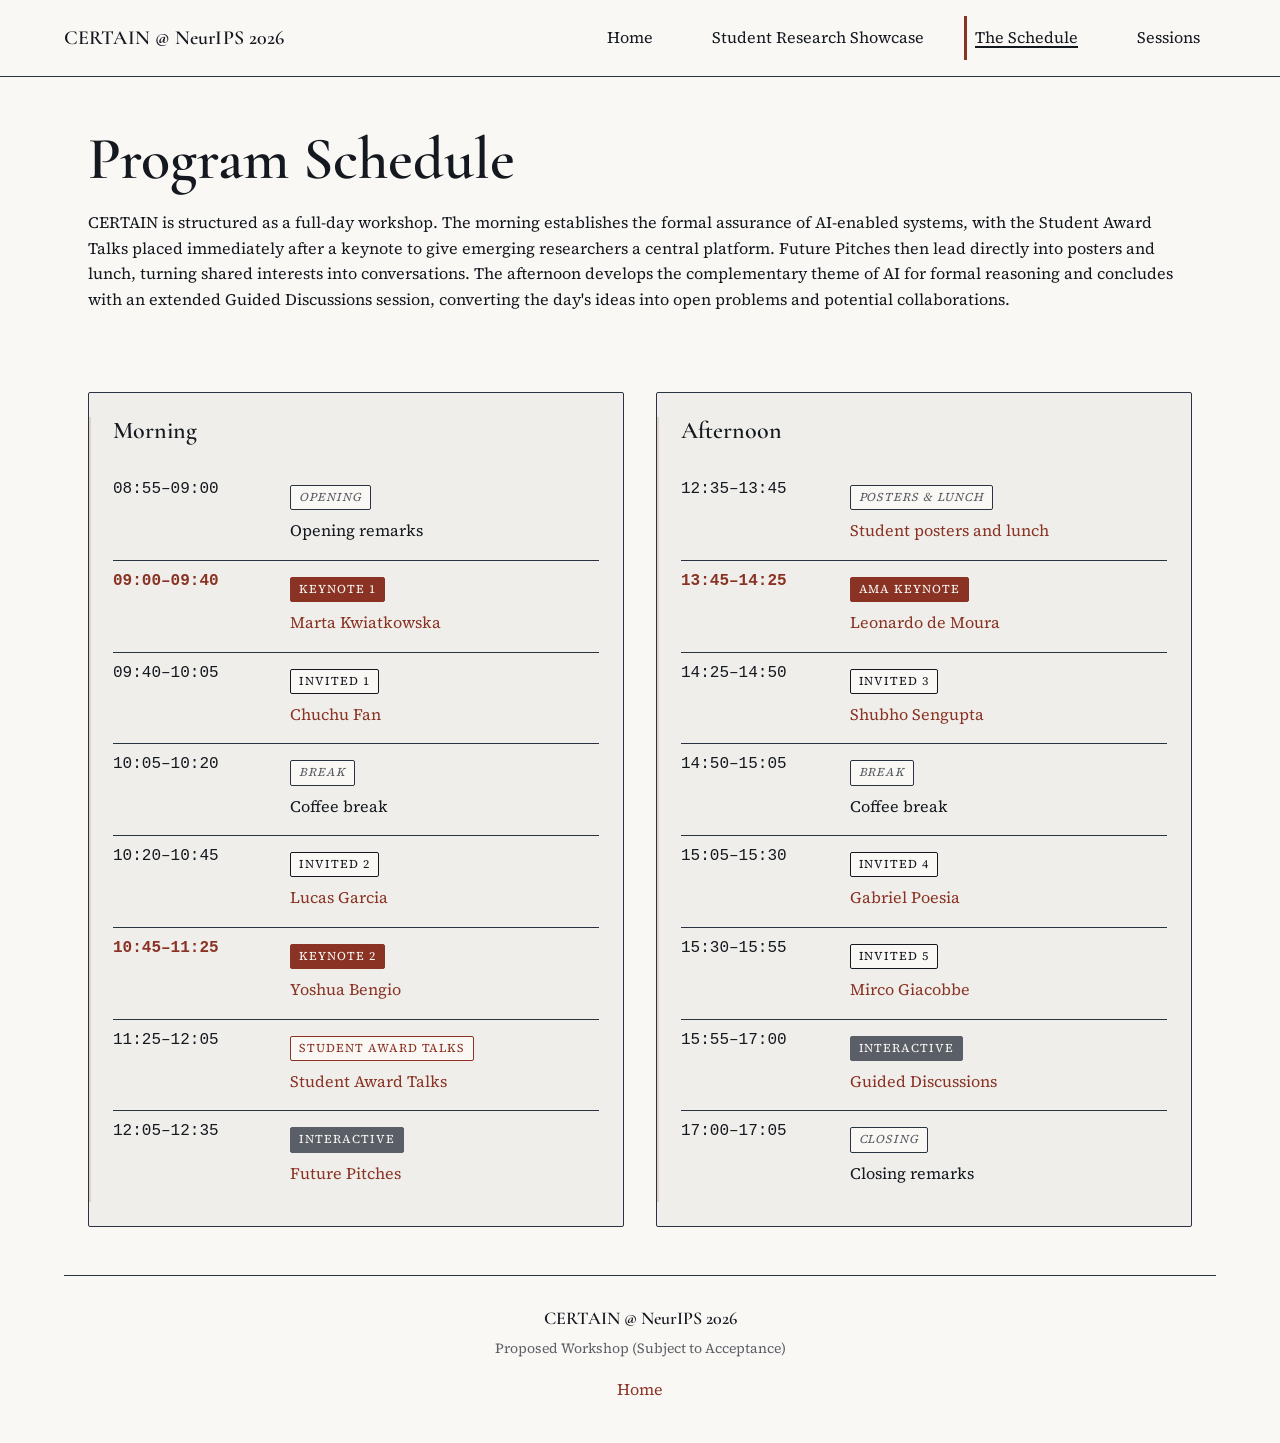
==== commit 560bdcaa: "Align website content with NeurIPS 2026 workshop proposal - Update schedule to match proposal (new t" ====
--- a/schedule.html
+++ b/schedule.html
@@ -8,7 +8,7 @@
  <link rel="stylesheet" href="css/site.css">
 
  <!-- Description & robots -->
- <meta name="description" content="Full-day workshop schedule: keynotes, invited talks, student orals, posters, Find Your Future Team, and guided brainstorming.">
+ <meta name="description" content="Full-day workshop schedule: keynotes, invited talks, Student Award Talks, posters, Future Pitches, and Guided Discussions.">
  <meta name="robots" content="index, follow">
  <meta name="theme-color" content="#faf8f4">
  <link rel="canonical" href="https://certain-2026.github.io/schedule.html">
@@ -17,7 +17,7 @@
  <meta property="og:type" content="website">
  <meta property="og:site_name" content="CERTAIN @ NeurIPS 2026">
  <meta property="og:title" content="Programme Schedule · CERTAIN @ NeurIPS 2026">
- <meta property="og:description" content="Full-day workshop schedule: keynotes, invited talks, student orals, posters, Find Your Future Team, and guided brainstorming.">
+ <meta property="og:description" content="Full-day workshop schedule: keynotes, invited talks, Student Award Talks, posters, Future Pitches, and Guided Discussions.">
  <meta property="og:url" content="https://certain-2026.github.io/schedule.html">
  <meta property="og:image" content="https://certain-2026.github.io/img/og-card-1200x630.png">
  <meta property="og:image:width" content="1200">
@@ -27,7 +27,7 @@
  <!-- Twitter / X -->
  <meta name="twitter:card" content="summary_large_image">
  <meta name="twitter:title" content="Programme Schedule · CERTAIN @ NeurIPS 2026">
- <meta name="twitter:description" content="Full-day workshop schedule: keynotes, invited talks, student orals, posters, Find Your Future Team, and guided brainstorming.">
+ <meta name="twitter:description" content="Full-day workshop schedule: keynotes, invited talks, Student Award Talks, posters, Future Pitches, and Guided Discussions.">
  <meta name="twitter:image" content="https://certain-2026.github.io/img/og-card-1200x630.png">
 
  <link rel="preload" href="fonts/cormorant-garamond.woff2" as="font" type="font/woff2" crossorigin>
@@ -50,7 +50,7 @@
  <main id="main">
  <section id="the-schedule" class="section" aria-labelledby="the-schedule-heading">
  <h1 id="the-schedule-heading">Program Schedule</h1>
- <p class="schedule-intro">CERTAIN is structured as a full-day workshop with technical talks, student presentations, and built-in time for collaboration. The day combines keynotes, invited talks, student orals, posters over lunch, a Find Your Future Team session, and a guided brainstorming session designed to turn open problems into new research connections.</p>
+ <p class="schedule-intro">CERTAIN is structured as a full-day workshop. The morning establishes the formal assurance of AI-enabled systems, with the Student Award Talks placed immediately after a keynote to give emerging researchers a central platform. Future Pitches then lead directly into posters and lunch, turning shared interests into conversations. The afternoon develops the complementary theme of AI for formal reasoning and concludes with an extended Guided Discussions session, converting the day's ideas into open problems and potential collaborations.</p>
  </section>
 
  <section id="schedule-grid" class="section" aria-labelledby="schedule-morning-heading">
@@ -61,11 +61,12 @@
  <tbody>
  <tr data-session-type="opening"><td class="schedule-table__time">08:55–09:00</td><td><span class="schedule-tag schedule-tag--opening">Opening</span><span class="schedule-title">Opening remarks</span></td></tr>
  <tr data-session-type="keynote"><td class="schedule-table__time">09:00–09:40</td><td><span class="schedule-tag schedule-tag--keynote">Keynote 1</span><span class="schedule-title"><a href="index.html#speaker-kwiatkowska">Marta Kwiatkowska</a></span></td></tr>
- <tr data-session-type="keynote"><td class="schedule-table__time">09:40–10:20</td><td><span class="schedule-tag schedule-tag--keynote">Keynote 2</span><span class="schedule-title"><a href="index.html#speaker-bengio">Yoshua Bengio</a></span></td></tr>
- <tr data-session-type="invited"><td class="schedule-table__time">10:20–10:50</td><td><span class="schedule-tag schedule-tag--invited">Invited 1</span><span class="schedule-title"><a href="index.html#speaker-giacobbe">Mirco Giacobbe</a></span></td></tr>
- <tr data-session-type="invited"><td class="schedule-table__time">10:50–11:20</td><td><span class="schedule-tag schedule-tag--invited">Invited 2</span><span class="schedule-title"><a href="index.html#speaker-fan">Chuchu Fan</a></span></td></tr>
- <tr data-session-type="oral"><td class="schedule-table__time">11:20–12:00</td><td><span class="schedule-tag schedule-tag--oral">Student Orals</span><span class="schedule-title"><a href="students.html">Spotlight talks</a></span></td></tr>
- <tr data-session-type="invited"><td class="schedule-table__time">12:00–12:30</td><td><span class="schedule-tag schedule-tag--invited">Invited 3</span><span class="schedule-title"><a href="index.html#speaker-garcia">Lucas Garcia</a></span></td></tr>
+ <tr data-session-type="invited"><td class="schedule-table__time">09:40–10:05</td><td><span class="schedule-tag schedule-tag--invited">Invited 1</span><span class="schedule-title"><a href="index.html#speaker-fan">Chuchu Fan</a></span></td></tr>
+ <tr data-session-type="break"><td class="schedule-table__time">10:05–10:20</td><td><span class="schedule-tag schedule-tag--break">Break</span><span class="schedule-title">Coffee break</span></td></tr>
+ <tr data-session-type="invited"><td class="schedule-table__time">10:20–10:45</td><td><span class="schedule-tag schedule-tag--invited">Invited 2</span><span class="schedule-title"><a href="index.html#speaker-garcia">Lucas Garcia</a></span></td></tr>
+ <tr data-session-type="keynote"><td class="schedule-table__time">10:45–11:25</td><td><span class="schedule-tag schedule-tag--keynote">Keynote 2</span><span class="schedule-title"><a href="index.html#speaker-bengio">Yoshua Bengio</a></span></td></tr>
+ <tr data-session-type="oral"><td class="schedule-table__time">11:25–12:05</td><td><span class="schedule-tag schedule-tag--oral">Student Award Talks</span><span class="schedule-title"><a href="students.html">Student Award Talks</a></span></td></tr>
+ <tr data-session-type="special"><td class="schedule-table__time">12:05–12:35</td><td><span class="schedule-tag schedule-tag--special">Interactive</span><span class="schedule-title"><a href="sessions.html#future-pitches">Future Pitches</a></span></td></tr>
  </tbody>
  </table>
  </div>
@@ -73,12 +74,13 @@
  <h2 id="schedule-afternoon-heading" class="section__heading">Afternoon</h2>
  <table class="schedule-table" aria-label="Afternoon schedule">
  <tbody>
- <tr data-session-type="invited"><td class="schedule-table__time">12:30–13:00</td><td><span class="schedule-tag schedule-tag--invited">Invited 4</span><span class="schedule-title"><a href="index.html#speaker-poesia">Gabriel Poesia</a></span></td></tr>
- <tr data-session-type="break"><td class="schedule-table__time">13:00–14:10</td><td><span class="schedule-tag schedule-tag--break">Posters &amp; Lunch</span><span class="schedule-title"><a href="students.html">Student posters</a></span></td></tr>
- <tr data-session-type="keynote"><td class="schedule-table__time">14:10–14:50</td><td><span class="schedule-tag schedule-tag--keynote">AMA Keynote</span><span class="schedule-title"><a href="index.html#speaker-demoura">Leonardo de Moura</a></span></td></tr>
- <tr data-session-type="invited"><td class="schedule-table__time">14:50–15:20</td><td><span class="schedule-tag schedule-tag--invited">Invited 5</span><span class="schedule-title"><a href="index.html#speaker-sengupta">Shubho Sengupta</a></span></td></tr>
- <tr data-session-type="special"><td class="schedule-table__time">15:20–15:50</td><td><span class="schedule-tag schedule-tag--special">Interactive</span><span class="schedule-title"><a href="sessions.html#find-your-future-team">Find Your Future Team</a></span></td></tr>
- <tr data-session-type="special"><td class="schedule-table__time">15:50–17:00</td><td><span class="schedule-tag schedule-tag--special">Interactive</span><span class="schedule-title"><a href="sessions.html#guided-brainstorming">Guided brainstorming session</a></span></td></tr>
+ <tr data-session-type="break"><td class="schedule-table__time">12:35–13:45</td><td><span class="schedule-tag schedule-tag--break">Posters &amp; Lunch</span><span class="schedule-title"><a href="students.html">Student posters and lunch</a></span></td></tr>
+ <tr data-session-type="keynote"><td class="schedule-table__time">13:45–14:25</td><td><span class="schedule-tag schedule-tag--keynote">AMA Keynote</span><span class="schedule-title"><a href="index.html#speaker-demoura">Leonardo de Moura</a></span></td></tr>
+ <tr data-session-type="invited"><td class="schedule-table__time">14:25–14:50</td><td><span class="schedule-tag schedule-tag--invited">Invited 3</span><span class="schedule-title"><a href="index.html#speaker-sengupta">Shubho Sengupta</a></span></td></tr>
+ <tr data-session-type="break"><td class="schedule-table__time">14:50–15:05</td><td><span class="schedule-tag schedule-tag--break">Break</span><span class="schedule-title">Coffee break</span></td></tr>
+ <tr data-session-type="invited"><td class="schedule-table__time">15:05–15:30</td><td><span class="schedule-tag schedule-tag--invited">Invited 4</span><span class="schedule-title"><a href="index.html#speaker-poesia">Gabriel Poesia</a></span></td></tr>
+ <tr data-session-type="invited"><td class="schedule-table__time">15:30–15:55</td><td><span class="schedule-tag schedule-tag--invited">Invited 5</span><span class="schedule-title"><a href="index.html#speaker-giacobbe">Mirco Giacobbe</a></span></td></tr>
+ <tr data-session-type="special"><td class="schedule-table__time">15:55–17:00</td><td><span class="schedule-tag schedule-tag--special">Interactive</span><span class="schedule-title"><a href="sessions.html#guided-discussions">Guided Discussions</a></span></td></tr>
  <tr data-session-type="closing"><td class="schedule-table__time">17:00–17:05</td><td><span class="schedule-tag schedule-tag--closing">Closing</span><span class="schedule-title">Closing remarks</span></td></tr>
  </tbody>
  </table>
--- a/css/site.css
+++ b/css/site.css
@@ -1102,6 +1102,35 @@
  }
 }
 
+/* --- Submissions grid variant (students.html Call for Submissions) --------
+ * Layout: Row 1 has 4 compact cards (Categories, Awards, Requirements,
+ * Submission Link). Row 2 has 2 wider cards (Timeline, Visa Support) each
+ * spanning half the full width — twice as wide as the row-1 cards.
+ * CSS `order` resequences visually while keeping HTML in logical 01–06
+ * reading order. Tablet: 2 columns. Mobile: single column. */
+@media (min-width: 1024px) {
+ .format-grid--submissions {
+ grid-template-columns: repeat(4, minmax(0, 1fr));
+ }
+ /* Row 1: four compact cards, one column each */
+ .format-grid--submissions > li:nth-child(1) { order: 1; }
+ .format-grid--submissions > li:nth-child(2) { order: 2; }
+ .format-grid--submissions > li:nth-child(3) { order: 3; }
+ .format-grid--submissions > li:nth-child(6) { order: 4; }
+ /* Row 2: Timeline and Visa Support span 2 columns each (2× wider) */
+ .format-grid--submissions > li:nth-child(4) { order: 5; grid-column: span 2; }
+ .format-grid--submissions > li:nth-child(5) { order: 6; grid-column: span 2; }
+}
+
+/* Dates inside the submissions cards: force bold rendering even if the
+ * font file lacks a distinct 700 weight. Uses font-weight: 800 as a
+ * fallback to trigger faux-bold synthesis when needed. */
+.format-grid--submissions .format-card__body strong {
+ font-weight: 800;
+ color: var(--c-ink);
+ -webkit-text-stroke: 0.3px var(--c-ink);
+}
+
 /* --- Card ----------------------------------------------------------------
  * The entire card is a single hyperlink so the whole rectangle is hittable.
  * It is laid out as a vertical flex column so the optional "Read more →"
@@ -1229,6 +1258,7 @@
  margin: var(--space-1) 0 0;
  font-family: var(--ff-text);
  font-size: var(--fs-base);
+ font-weight: 400;
  line-height: var(--lh-body);
  color: var(--c-ink);
 }
@@ -1242,8 +1272,9 @@
  margin: var(--space-1) 0 0;
  padding: 0;
  font-family: var(--ff-text);
- font-size: var(--fs-small);
- color: var(--c-mute);
+ font-size: var(--fs-base);
+ font-weight: 600;
+ color: var(--c-ink);
 }
 
 .format-card__tags li {
@@ -1254,6 +1285,7 @@
 .format-card__tags li + li::before {
  content: " · ";
  color: var(--c-mute);
+ font-weight: 400;
 }
 
 /* --- Read-more affordance ------------------------------------------------
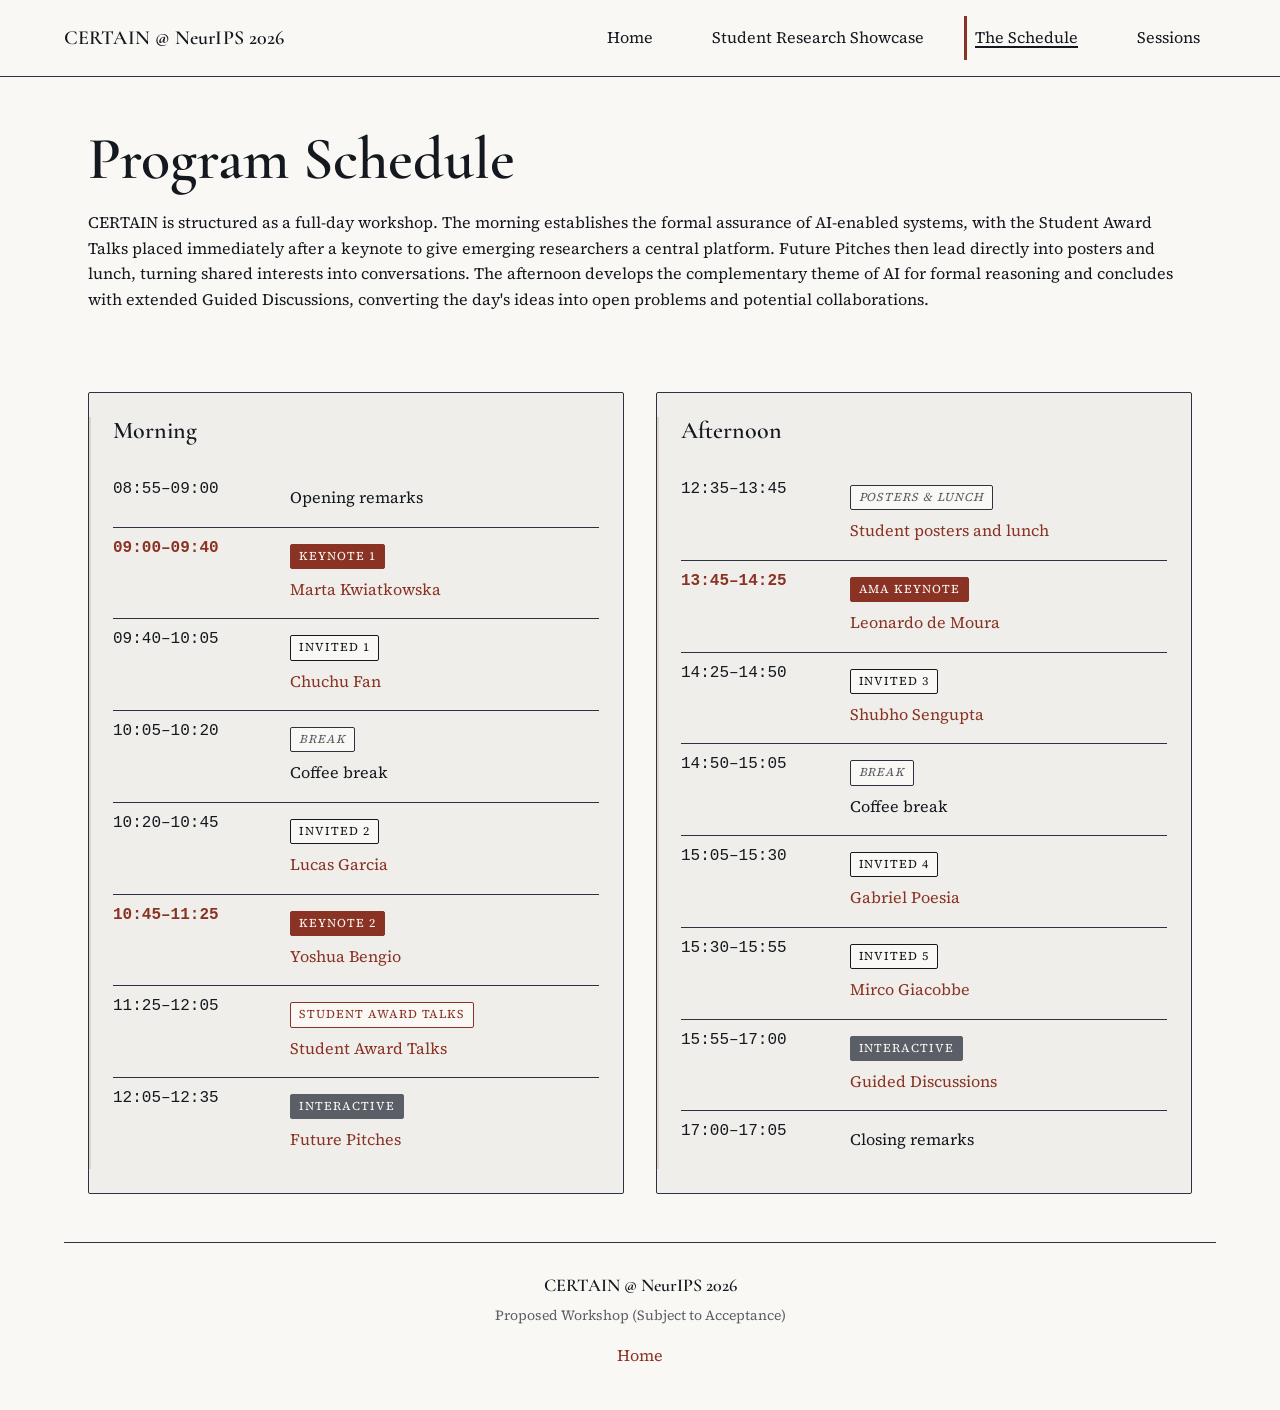
==== commit e63f9048: "Refine hero, fix typos, improve mobile schedule layout - Add hero hook block with attention-grabbing" ====
--- a/schedule.html
+++ b/schedule.html
@@ -50,7 +50,7 @@
  <main id="main">
  <section id="the-schedule" class="section" aria-labelledby="the-schedule-heading">
  <h1 id="the-schedule-heading">Program Schedule</h1>
- <p class="schedule-intro">CERTAIN is structured as a full-day workshop. The morning establishes the formal assurance of AI-enabled systems, with the Student Award Talks placed immediately after a keynote to give emerging researchers a central platform. Future Pitches then lead directly into posters and lunch, turning shared interests into conversations. The afternoon develops the complementary theme of AI for formal reasoning and concludes with an extended Guided Discussions session, converting the day's ideas into open problems and potential collaborations.</p>
+ <p class="schedule-intro">CERTAIN is structured as a full-day workshop. The morning establishes the formal assurance of AI-enabled systems, with the Student Award Talks placed immediately after a keynote to give emerging researchers a central platform. Future Pitches then lead directly into posters and lunch, turning shared interests into conversations. The afternoon develops the complementary theme of AI for formal reasoning and concludes with extended Guided Discussions, converting the day's ideas into open problems and potential collaborations.</p>
  </section>
 
  <section id="schedule-grid" class="section" aria-labelledby="schedule-morning-heading">
@@ -59,7 +59,7 @@
  <h2 id="schedule-morning-heading" class="section__heading">Morning</h2>
  <table class="schedule-table" aria-label="Morning schedule">
  <tbody>
- <tr data-session-type="opening"><td class="schedule-table__time">08:55–09:00</td><td><span class="schedule-tag schedule-tag--opening">Opening</span><span class="schedule-title">Opening remarks</span></td></tr>
+ <tr data-session-type="opening"><td class="schedule-table__time">08:55–09:00</td><td><span class="schedule-title">Opening remarks</span></td></tr>
  <tr data-session-type="keynote"><td class="schedule-table__time">09:00–09:40</td><td><span class="schedule-tag schedule-tag--keynote">Keynote 1</span><span class="schedule-title"><a href="index.html#speaker-kwiatkowska">Marta Kwiatkowska</a></span></td></tr>
  <tr data-session-type="invited"><td class="schedule-table__time">09:40–10:05</td><td><span class="schedule-tag schedule-tag--invited">Invited 1</span><span class="schedule-title"><a href="index.html#speaker-fan">Chuchu Fan</a></span></td></tr>
  <tr data-session-type="break"><td class="schedule-table__time">10:05–10:20</td><td><span class="schedule-tag schedule-tag--break">Break</span><span class="schedule-title">Coffee break</span></td></tr>
@@ -81,7 +81,7 @@
  <tr data-session-type="invited"><td class="schedule-table__time">15:05–15:30</td><td><span class="schedule-tag schedule-tag--invited">Invited 4</span><span class="schedule-title"><a href="index.html#speaker-poesia">Gabriel Poesia</a></span></td></tr>
  <tr data-session-type="invited"><td class="schedule-table__time">15:30–15:55</td><td><span class="schedule-tag schedule-tag--invited">Invited 5</span><span class="schedule-title"><a href="index.html#speaker-giacobbe">Mirco Giacobbe</a></span></td></tr>
  <tr data-session-type="special"><td class="schedule-table__time">15:55–17:00</td><td><span class="schedule-tag schedule-tag--special">Interactive</span><span class="schedule-title"><a href="sessions.html#guided-discussions">Guided Discussions</a></span></td></tr>
- <tr data-session-type="closing"><td class="schedule-table__time">17:00–17:05</td><td><span class="schedule-tag schedule-tag--closing">Closing</span><span class="schedule-title">Closing remarks</span></td></tr>
+ <tr data-session-type="closing"><td class="schedule-table__time">17:00–17:05</td><td><span class="schedule-title">Closing remarks</span></td></tr>
  </tbody>
  </table>
  </div>
--- a/css/site.css
+++ b/css/site.css
@@ -654,6 +654,36 @@
  color: var(--c-mute);
 }
 
+/* --- Hero hook block -----------------------------------------------------
+ * An attention-grabbing question + answer pair below the tagline. The
+ * question uses the display serif at a larger size; the answer uses the
+ * body serif at normal size. No decorative border — just typographic
+ * contrast and spacing. */
+.hero__hook {
+ margin: var(--space-3) 0 0;
+ padding: 0;
+ border: none;
+}
+
+.hero__hook-question {
+ margin: 0 0 var(--space-2);
+ font-family: var(--ff-display);
+ font-size: clamp(1.15rem, 1.5vw + 0.5rem, 1.5rem);
+ font-weight: 600;
+ font-style: italic;
+ line-height: 1.35;
+ color: var(--c-ink);
+}
+
+.hero__hook-answer {
+ margin: 0;
+ font-family: var(--ff-text);
+ font-size: var(--fs-base);
+ font-weight: 400;
+ line-height: var(--lh-body);
+ color: var(--c-mute);
+}
+
 /* ---------------------------------------------------------------------------
  * Tablet — 769–1023 px
  * Keep the flex-column stack so text wraps naturally without overlap and
@@ -693,6 +723,14 @@
 
  .hero__tagline {
  font-size: clamp(0.95rem, 4vw, 1.0625rem); /* ≥ 15.2 px → ≥ 14 px */
+ }
+
+ .hero__hook {
+ margin-block-start: var(--space-2);
+ }
+
+ .hero__hook-question {
+ font-size: clamp(1rem, 4vw, 1.25rem);
  }
 }
 
@@ -1410,6 +1448,43 @@
  color: var(--c-ink);
 }
 
+/* ---------------------------------------------------------------------------
+ * Schedule table — mobile (≤ 768 px)
+ * The two-column time/session layout cramps on narrow screens, so each row
+ * collapses to a stacked block: the time sits on its own line above the
+ * session content. Table elements are switched to block display and the
+ * row keeps its bottom hairline as a separator.
+ * ------------------------------------------------------------------------- */
+@media (max-width: 768px) {
+ .schedule-table,
+ .schedule-table tbody,
+ .schedule-table tr,
+ .schedule-table td {
+ display: block;
+ width: 100%;
+ }
+
+ .schedule-table tr {
+ padding-block: var(--space-2);
+ border-bottom: 1px solid var(--c-rule);
+ }
+
+ .schedule-table tr:last-child {
+ border-bottom: none;
+ }
+
+ .schedule-table td {
+ padding: 0;
+ border-bottom: none;
+ }
+
+ .schedule-table__time {
+ padding-right: 0;
+ margin-bottom: var(--space-1);
+ color: var(--c-mute);
+ }
+}
+
 
 /* ---------------------------------------------------------------------------
  * 11.7 Sessions page
@@ -2262,6 +2337,14 @@
  padding-block: var(--space-2);
 }
 
+/* Mobile: neutralise the desktop td:last-child padding so the stacked
+ * block layout (defined earlier in the mobile media query) isn't offset. */
+@media (max-width: 768px) {
+ .schedule-table td:last-child {
+ padding-block: 0;
+ }
+}
+
 .schedule-table td:last-child > * {
  display: block;
 }
